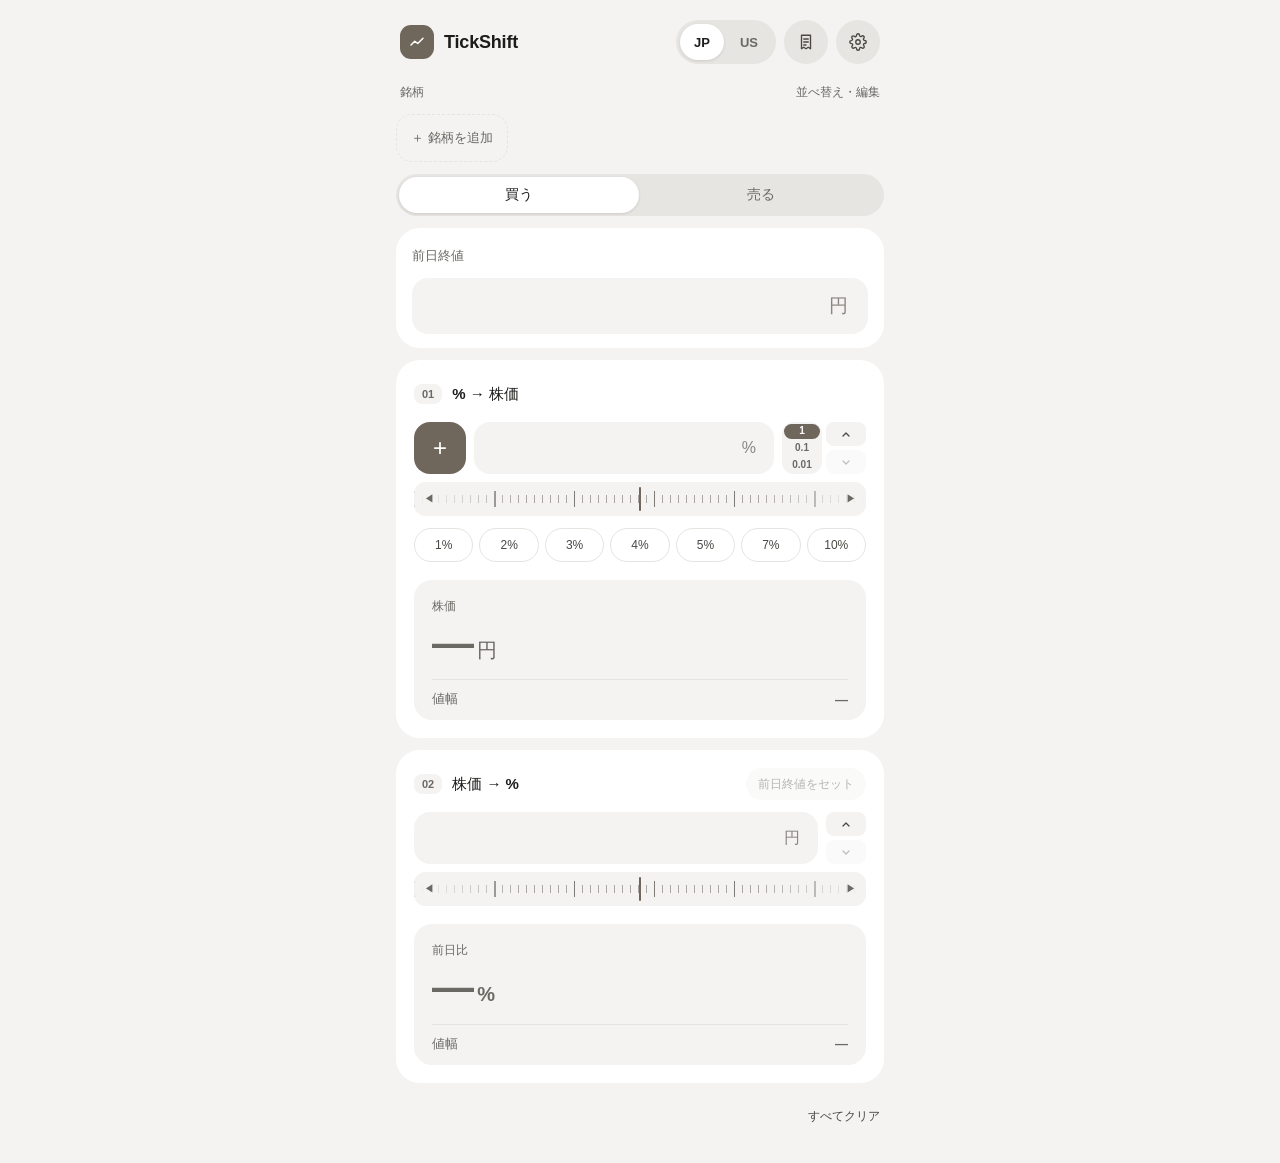
==== index.html @ a7971eba "Show the change from the previous close in sell 01" ====
<!doctype html>
<html lang="ja" data-market="jp" data-theme="light" data-layout="scroll">

<head>
  <meta charset="utf-8">
  <meta name="viewport" content="width=device-width, initial-scale=1">
  <meta name="color-scheme" content="light dark">
  <meta name="theme-color" content="#f4f3f1">
  <meta name="description" content="株価と前日比をすばやく計算。オフラインで使えるコンパクトな株価ツール。">
  <title>TickShift</title>
  <!-- ブラウザによっては manifest ではなくこのアイコンをホーム画面に使うので、高解像度の PNG を指定する -->
  <link rel="icon" type="image/png" sizes="512x512" href="icons/icon-512.png">
  <link rel="apple-touch-icon" sizes="512x512" href="icons/icon-512.png">
  <script>
    // 保存済みのテーマを描画前に当てて、ダーク利用時の白いちらつきを防ぐ。
    try {
      const saved = JSON.parse(localStorage.getItem("stock-change-calculator:settings"));
      if (saved && saved.theme === "dark") document.documentElement.dataset.theme = "dark";
      if (saved && saved.layout === "tabs") document.documentElement.dataset.layout = "tabs";
    } catch { }
  </script>
  <link rel="stylesheet" href="styles.css">
  <script src="calculator.js" defer></script>
  <script src="app.js" defer></script>
  <script src="pwa.js" defer></script>
</head>

<body>
  <div class="page-shell">
    <div id="main-view">
      <header class="site-header">
        <a class="brand" href="index.html" aria-label="TickShift ホーム">
          <span class="brand-mark" aria-hidden="true">
            <svg viewBox="0 0 24 24" fill="none" stroke="currentColor" stroke-width="2" stroke-linecap="round"
              stroke-linejoin="round">
              <path d="M4 16l5-5 4 3 7-7" />
            </svg>
          </span>
          <h1 class="brand-title">TickShift</h1>
        </a>
        <div class="header-tools">
          <div class="segmented market-switch" role="group" aria-label="市場を切り替え">
            <button type="button" data-market-select="jp" aria-pressed="true">JP</button>
            <button type="button" data-market-select="us" aria-pressed="false">US</button>
          </div>
          <button id="open-records" class="round-button" type="button" aria-label="実現損益">
            <svg viewBox="0 0 24 24" fill="none" stroke="currentColor" stroke-width="1.8" stroke-linecap="round"
              stroke-linejoin="round" aria-hidden="true">
              <path d="M6 3h12v18l-3-2-3 2-3-2-3 2z" />
              <path d="M9 8h6M9 12h6M9 16h3" />
            </svg>
          </button>
          <button id="open-settings" class="round-button" type="button" aria-label="設定">
            <svg viewBox="0 0 24 24" fill="none" stroke="currentColor" stroke-width="1.8" stroke-linecap="round"
              stroke-linejoin="round" aria-hidden="true">
              <path d="M12 15a3 3 0 1 0 0-6 3 3 0 0 0 0 6z" />
              <path
                d="M19.4 15a1.65 1.65 0 0 0 .33 1.82l.06.06a2 2 0 1 1-2.83 2.83l-.06-.06a1.65 1.65 0 0 0-1.82-.33 1.65 1.65 0 0 0-1 1.51V21a2 2 0 1 1-4 0v-.09a1.65 1.65 0 0 0-1-1.51 1.65 1.65 0 0 0-1.82.33l-.06.06a2 2 0 1 1-2.83-2.83l.06-.06a1.65 1.65 0 0 0 .33-1.82 1.65 1.65 0 0 0-1.51-1H3a2 2 0 1 1 0-4h.09a1.65 1.65 0 0 0 1.51-1 1.65 1.65 0 0 0-.33-1.82l-.06-.06a2 2 0 1 1 2.83-2.83l.06.06a1.65 1.65 0 0 0 1.82.33H9a1.65 1.65 0 0 0 1-1.51V3a2 2 0 1 1 4 0v.09a1.65 1.65 0 0 0 1 1.51 1.65 1.65 0 0 0 1.82-.33l.06-.06a2 2 0 1 1 2.83 2.83l-.06.06a1.65 1.65 0 0 0-.33 1.82V9a1.65 1.65 0 0 0 1.51 1H21a2 2 0 1 1 0 4h-.09a1.65 1.65 0 0 0-1.51 1z" />
            </svg>
          </button>
        </div>
      </header>

      <aside id="app-update" class="update-notice" aria-live="polite" hidden>
        <p>新しい版があります</p>
        <button id="update-app" class="primary-button" type="button">更新する</button>
      </aside>

      <aside id="install-notice" class="update-notice" hidden>
        <p>アプリとして追加できます</p>
        <button class="primary-button install-trigger" type="button">追加する</button>
      </aside>

      <section class="stock-bar" aria-labelledby="stock-bar-title">
        <div class="stock-head">
          <h2 id="stock-bar-title" class="stock-title">銘柄</h2>
          <button id="open-stocks" class="link-button" type="button">並べ替え・編集</button>
        </div>
        <div class="stock-strip">
          <div id="stock-chips" class="stock-chips" role="radiogroup" aria-labelledby="stock-bar-title"></div>
          <button id="stock-add" class="stock-add" type="button" aria-label="銘柄を追加"><span class="stock-add-icon"
              aria-hidden="true">+</span></button>
        </div>
        <p class="sr-only">銘柄を選ぶと、その銘柄で入れた値に切り替わります。もう一度押すと選択を外します。長押しで編集できます。</p>
      </section>

      <main aria-label="株価と前日比の計算">
        <div id="mode-tabs" class="segmented mode-tabs" role="group" aria-label="計算の種類">
          <button type="button" data-mode="buy" aria-pressed="true">買う</button>
          <button type="button" data-mode="sell" aria-pressed="false">売る</button>
        </div>

        <!-- 買う・売るは横に並んだレール。ふだんは片方だけ出し、スワイプ中だけ両方を並べて指についてこさせる -->
        <div id="mode-track" class="mode-track">
          <div id="buy-view" class="mode-view">
            <section class="card baseline-card" aria-labelledby="baseline-heading">
              <div class="card-heading">
                <h2 id="baseline-heading" class="field-title"><label for="baseline">前日終値</label></h2>
                <p id="baseline-help" class="sr-only">この金額を両方の計算に使います。</p>
                <div class="close-actions">
                  <span id="close-tag" class="close-tag" hidden></span>
                  <button id="close-refresh" class="close-refresh" type="button" aria-label="終値を取り直す" hidden><svg
                      viewBox="0 0 24 24" fill="none" stroke="currentColor" stroke-width="2.2" stroke-linecap="round"
                      stroke-linejoin="round" aria-hidden="true">
                      <path d="M20 12a8 8 0 1 1-2.34-5.66M20 4v5h-5" />
                    </svg></button>
                  <a id="kabutan-link" class="kabutan-link" target="_blank" rel="noopener" hidden>株探で取得</a>
                </div>
              </div>
              <div class="field field-lg">
                <button class="field-clear" type="button" data-clear="baseline" aria-label="前日終値をクリア" hidden><span
                    aria-hidden="true"><svg viewBox="0 0 24 24">
                      <path d="M6 6l12 12M18 6L6 18" />
                    </svg></span></button>
                <span class="input-unit" aria-hidden="true">円</span>
                <input id="baseline" type="text" inputmode="decimal" enterkeyhint="done" value="" autocomplete="off"
                  spellcheck="false" aria-describedby="baseline-help baseline-error" maxlength="24">
              </div>
              <p class="field-error" id="baseline-error" aria-live="polite"></p>
              <p class="close-note" id="close-note" aria-live="polite"></p>
            </section>

            <div id="buy-tabs" class="segmented calc-tabs" role="tablist" aria-label="買うときの計算">
              <button type="button" role="tab" id="tab-percent" data-tab="percent" aria-controls="percent-card"
                aria-selected="true">% → 株価</button>
              <button type="button" role="tab" id="tab-price" data-tab="price" aria-controls="price-card"
                aria-selected="false">株価 → %</button>
            </div>

            <section id="percent-card" class="card calc-card" data-panel="percent" aria-labelledby="percent-heading">
              <div class="card-heading">
                <span class="step">01</span>
                <h2 id="percent-heading">% → 株価</h2>
              </div>
              <label class="sr-only" for="rate">前日比（％）</label>
              <div class="entry-row">
                <button id="toggle-sign" class="sign-toggle" type="button" aria-label="現在プラス。マイナスに切り替え">+</button>
                <div class="field">
                  <button class="field-clear" type="button" data-clear="rate" aria-label="前日比の率をクリア" hidden><span
                      aria-hidden="true"><svg viewBox="0 0 24 24">
                        <path d="M6 6l12 12M18 6L6 18" />
                      </svg></span></button>
                  <input id="rate" type="text" inputmode="decimal" enterkeyhint="done" value="" autocomplete="off"
                    spellcheck="false" aria-describedby="rate-help rate-error" maxlength="24">
                  <span class="field-suffix" aria-hidden="true">%</span>
                </div>
                <div class="stepper-grid price-steppers tick-steppers" data-tick-for="rate">
                  <div class="tick-stack" role="radiogroup" aria-label="前日比の Tick">
                    <button type="button" role="radio" data-tick="0" aria-checked="true">1</button>
                    <button type="button" role="radio" data-tick="1" aria-checked="false">0.1</button>
                    <button type="button" role="radio" data-tick="2" aria-checked="false">0.01</button>
                  </div>
                  <div class="stepper-col" role="group" aria-label="前日比を調整">
                    <button id="rate-up" type="button" aria-label="1増やす"><svg viewBox="0 0 24 24" aria-hidden="true">
                        <path d="M6 15l6-6 6 6" />
                      </svg></button>
                    <button id="rate-down" type="button" aria-label="1減らす"><svg viewBox="0 0 24 24" aria-hidden="true">
                        <path d="M6 9l6 6 6-6" />
                      </svg></button>
                  </div>
                </div>
              </div>
              <div class="ruler" data-ruler="rate" aria-hidden="true">
                <div class="ruler-marks"></div><span class="ruler-arrow is-left">◀</span><span
                  class="ruler-arrow is-right">▶</span>
              </div>
              <p id="rate-help" class="sr-only">左のボタンで符号を切り替えます。右の上下ボタンで、選んだ Tick（1・0.1・0.01）ずつ数字を増減できます。</p>
              <div class="presets" role="group" aria-label="よく使う騰落率">
                <button type="button" data-rate="1" aria-pressed="false">1%</button>
                <button type="button" data-rate="2" aria-pressed="false">2%</button>
                <button type="button" data-rate="3" aria-pressed="false">3%</button>
                <button type="button" data-rate="4" aria-pressed="false">4%</button>
                <button type="button" data-rate="5" aria-pressed="false">5%</button>
                <button type="button" data-rate="7" aria-pressed="false">7%</button>
                <button type="button" data-rate="10" aria-pressed="false">10%</button>
              </div>
              <p class="field-error" id="rate-error" aria-live="polite"></p>

              <div id="percent-panel" class="result-panel is-flat" aria-live="polite" aria-atomic="true">
                <div class="result-label">株価<span id="rate-badge" class="sr-only">入力待ち</span></div>
                <output id="percent-result" class="main-result" for="baseline rate"><span
                    class="result-unit money-unit">円</span><span id="percent-result-value">—</span></output>
                <p id="rounded-price" class="rounded-price"></p>
                <div class="delta-row"><span>値幅</span><strong id="percent-delta">—</strong></div>
              </div>
              <p id="percent-formula" hidden></p>
            </section>

            <section id="price-card" class="card calc-card" data-panel="price" aria-labelledby="price-heading">
              <div class="card-heading">
                <span class="step">02</span>
                <h2 id="price-heading">株価 → %</h2>
                <button id="set-baseline-price" class="set-baseline" type="button" aria-label="02の株価に前日終値を入れる"
                  disabled>前日終値をセット</button>
              </div>
              <label class="sr-only" for="price">株価<span class="unit-name">（円）</span></label>
              <div class="entry-row">
                <div class="field">
                  <button class="field-clear" type="button" data-clear="price" aria-label="株価をクリア" hidden><span
                      aria-hidden="true"><svg viewBox="0 0 24 24">
                        <path d="M6 6l12 12M18 6L6 18" />
                      </svg></span></button>
                  <span class="input-unit" aria-hidden="true">円</span>
                  <input id="price" type="text" inputmode="decimal" enterkeyhint="done" value="" autocomplete="off"
                    spellcheck="false" aria-describedby="price-help price-error" maxlength="24">
                </div>
                <div class="stepper-grid price-steppers tick-steppers" data-tick-for="price">
                  <div class="tick-stack price-tick" role="radiogroup" aria-label="株価の Tick">
                    <button type="button" role="radio" data-tick="0" aria-checked="true">1</button>
                    <button type="button" role="radio" data-tick="1" aria-checked="false">0.1</button>
                    <button type="button" role="radio" data-tick="2" aria-checked="false">0.01</button>
                  </div>
                  <div class="stepper-col" role="group" aria-label="株価を調整">
                    <button id="price-up" type="button" aria-label="1増やす"><svg viewBox="0 0 24 24" aria-hidden="true">
                        <path d="M6 15l6-6 6 6" />
                      </svg></button>
                    <button id="price-down" type="button" aria-label="1減らす"><svg viewBox="0 0 24 24" aria-hidden="true">
                        <path d="M6 9l6 6 6-6" />
                      </svg></button>
                  </div>
                </div>
              </div>
              <div class="ruler" data-ruler="price" aria-hidden="true">
                <div class="ruler-marks"></div><span class="ruler-arrow is-left">◀</span><span
                  class="ruler-arrow is-right">▶</span>
              </div>
              <p id="price-help" class="sr-only">現在値や目標の株価を入力してください。右の上下ボタンで1円ずつ増減できます。</p>
              <p class="field-error" id="price-error" aria-live="polite"></p>

              <div id="price-panel" class="result-panel is-flat" aria-live="polite" aria-atomic="true">
                <div class="result-label">前日比<span id="price-badge" class="sr-only">入力待ち</span></div>
                <output id="price-result" class="main-result" for="baseline price"><span
                    id="price-result-value">—</span><span class="result-unit">%</span></output>
                <p id="rate-description" class="sr-only"></p>
                <div class="delta-row"><span>値幅</span><strong id="price-delta">—</strong></div>
              </div>
              <p id="price-formula" hidden></p>
            </section>
          </div>

          <div id="sell-view" class="mode-view" hidden>
            <section class="card hold-card hold-block" aria-labelledby="hold-title">
              <div class="field-heading">
                <span id="hold-title" class="field-label hold-title">保有</span>
                <div class="account-switch account-picker">
                  <button id="account-pick" class="account-pick" type="button" aria-expanded="false"
                    aria-controls="account-menu" aria-label="証券会社と口座（楽天・特定）"><span
                      class="account-pick-label">楽天・特定</span><svg viewBox="0 0 24 24" fill="none" stroke="currentColor"
                      stroke-width="2.4" stroke-linecap="round" stroke-linejoin="round" aria-hidden="true">
                      <path d="M6 9l6 6 6-6" />
                    </svg></button>
                  <div id="account-menu" class="account-menu" role="group" aria-label="証券会社と口座" hidden>
                    <div class="account-menu-group">
                      <div class="account-menu-name">楽天証券</div>
                      <div class="account-menu-chips">
                        <button type="button" data-account="tokutei" aria-pressed="true"
                          aria-label="楽天証券・特定">特定</button>
                        <button type="button" data-account="nisa" aria-pressed="false"
                          aria-label="楽天証券・NISA">NISA</button>
                      </div>
                    </div>
                    <div class="account-menu-group">
                      <div class="account-menu-name">moomoo証券</div>
                      <div class="account-menu-chips">
                        <button type="button" data-account="moomoo" aria-pressed="false"
                          aria-label="moomoo証券・特定">特定</button>
                      </div>
                    </div>
                  </div>
                </div>
              </div>
              <div class="hold-grid" role="group" aria-labelledby="hold-title">
                <div>
                  <label class="field-label" for="hold-buy">買値<span class="sr-only unit-name">（円）</span></label>
                  <div class="field field-sm">
                    <button class="field-clear" type="button" data-clear="hold-buy" aria-label="買値をクリア" hidden><span
                        aria-hidden="true"><svg viewBox="0 0 24 24">
                          <path d="M6 6l12 12M18 6L6 18" />
                        </svg></span></button>
                    <span class="input-unit" aria-hidden="true">円</span>
                    <input id="hold-buy" type="text" inputmode="decimal" enterkeyhint="done" value="" autocomplete="off"
                      spellcheck="false" aria-describedby="hold-error" maxlength="24">
                  </div>
                </div>
                <div>
                  <label class="field-label" for="hold-qty">株数</label>
                  <div class="field field-sm">
                    <button class="field-clear" type="button" data-clear="hold-qty" aria-label="株数をクリア" hidden><span
                        aria-hidden="true"><svg viewBox="0 0 24 24">
                          <path d="M6 6l12 12M18 6L6 18" />
                        </svg></span></button>
                    <input id="hold-qty" type="text" inputmode="decimal" enterkeyhint="done" value="" autocomplete="off"
                      spellcheck="false" aria-describedby="hold-error" maxlength="16">
                    <span class="field-suffix" aria-hidden="true">株</span>
                    <div class="qty-steps" role="group" aria-label="株数を調整"><button id="qty-up" type="button"
                        aria-label="100株増やす"><svg viewBox="0 0 24 24" aria-hidden="true">
                          <path d="M6 15l6-6 6 6" />
                        </svg></button><button id="qty-down" type="button" aria-label="100株減らす"><svg viewBox="0 0 24 24"
                          aria-hidden="true">
                          <path d="M6 9l6 6 6-6" />
                        </svg></button></div>
                  </div>
                </div>
              </div>
              <p id="hold-error" class="field-error" aria-live="polite"></p>
            </section>

            <p id="sell-empty" class="card sell-empty">買値を入れると、売ったときの損益と、目標の売値が出ます。</p>

            <div id="sell-body" class="mode-view">
              <div id="sell-tabs" class="segmented calc-tabs" role="tablist" aria-label="売るときの計算">
                <button type="button" role="tab" id="tab-sell" data-tab="sell" aria-controls="sell-card"
                  aria-selected="true">売値 → 損益</button>
                <button type="button" role="tab" id="tab-target" data-tab="target" aria-controls="target-card"
                  aria-selected="false">→ 売値</button>
                <button type="button" role="tab" id="tab-breakeven" data-tab="breakeven" aria-controls="breakeven-card"
                  aria-selected="false">損益分岐</button>
              </div>

              <section id="sell-card" class="card calc-card" data-panel="sell" aria-labelledby="sell-heading">
                <div class="card-heading">
                  <span class="step">01</span>
                  <h2 id="sell-heading">売値 → 損益</h2>
                  <button id="set-hold-buy" class="set-baseline" type="button" aria-label="01の売値に買値を入れる"
                    disabled>買値をセット</button>
                </div>
                <label class="sr-only" for="sell-price">売値<span class="unit-name">（円）</span></label>
                <div class="entry-row">
                  <div class="field">
                    <button class="field-clear" type="button" data-clear="sell-price" aria-label="売値をクリア" hidden><span
                        aria-hidden="true"><svg viewBox="0 0 24 24">
                          <path d="M6 6l12 12M18 6L6 18" />
                        </svg></span></button>
                    <span class="input-unit" aria-hidden="true">円</span>
                    <input id="sell-price" type="text" inputmode="decimal" enterkeyhint="done" value=""
                      autocomplete="off" spellcheck="false" aria-describedby="sell-price-error" maxlength="24">
                  </div>
                  <div class="stepper-grid price-steppers tick-steppers" data-tick-for="sell">
                    <div class="tick-stack price-tick" role="radiogroup" aria-label="売値の Tick">
                      <button type="button" role="radio" data-tick="0" aria-checked="true">1</button>
                      <button type="button" role="radio" data-tick="1" aria-checked="false">0.1</button>
                      <button type="button" role="radio" data-tick="2" aria-checked="false">0.01</button>
                    </div>
                    <div class="stepper-col" role="group" aria-label="売値を調整">
                      <button id="sell-up" type="button" aria-label="1増やす"><svg viewBox="0 0 24 24" aria-hidden="true">
                          <path d="M6 15l6-6 6 6" />
                        </svg></button>
                      <button id="sell-down" type="button" aria-label="1減らす"><svg viewBox="0 0 24 24"
                          aria-hidden="true">
                          <path d="M6 9l6 6 6-6" />
                        </svg></button>
                    </div>
                  </div>
                </div>
                <div class="ruler" data-ruler="sell" aria-hidden="true">
                  <div class="ruler-marks"></div><span class="ruler-arrow is-left">◀</span><span
                    class="ruler-arrow is-right">▶</span>
                </div>
                <p class="field-error" id="sell-price-error" aria-live="polite"></p>

                <div id="sell-panel" class="result-panel has-record is-flat" aria-live="polite" aria-atomic="true">
                  <button id="confirm-sell" class="confirm-sell" type="button" disabled><svg viewBox="0 0 24 24"
                      fill="none" stroke="currentColor" stroke-width="1.8" stroke-linecap="round"
                      stroke-linejoin="round" aria-hidden="true">
                      <path d="M6 3h12v18l-3-2-3 2-3-2-3 2z" />
                      <path d="M9 8h6M9 12h6M9 16h3" />
                    </svg>売却を記録</button>
                  <div id="sell-label" class="result-label">損益</div>
                  <output id="sell-result" class="main-result" for="hold-buy hold-qty sell-price"><span
                      id="sell-result-value">—</span></output>
                  <div class="delta-row rate-pair"><span>前日終値から（買値から）</span><strong><span id="sell-close-rate">—</span><span class="rate-pair-gap"></span><span class="rate-pair-sub">(<span id="sell-rate">—</span>)</span></strong></div>
                  <p id="sell-note" class="pnl-note"></p>
                </div>
              </section>

              <section id="target-card" class="card calc-card" data-panel="target" aria-labelledby="target-heading">
                <div class="card-heading">
                  <span class="step">02</span>
                  <h2 id="target-heading">前日終値 → 売値</h2>
                  <div class="segmented segmented-sm target-base" role="group" aria-label="何から計算するか">
                    <button type="button" data-target-base="close" aria-pressed="true">前日終値</button>
                    <button type="button" data-target-base="buy" aria-pressed="false">買値</button>
                  </div>
                </div>
                <label class="sr-only" for="target-rate">目標の騰落率（％）</label>
                <div class="entry-row">
                  <button id="target-sign" class="sign-toggle" type="button" aria-label="現在プラス。マイナスに切り替え">+</button>
                  <div class="field">
                    <button class="field-clear" type="button" data-clear="target-rate" aria-label="目標の率をクリア"
                      hidden><span aria-hidden="true"><svg viewBox="0 0 24 24">
                          <path d="M6 6l12 12M18 6L6 18" />
                        </svg></span></button>
                    <input id="target-rate" type="text" inputmode="decimal" enterkeyhint="done" value=""
                      autocomplete="off" spellcheck="false" aria-describedby="target-rate-error" maxlength="24">
                    <span class="field-suffix" aria-hidden="true">%</span>
                  </div>
                  <div class="stepper-grid price-steppers tick-steppers" data-tick-for="target">
                    <div class="tick-stack" role="radiogroup" aria-label="目標の率の Tick">
                      <button type="button" role="radio" data-tick="0" aria-checked="true">1</button>
                      <button type="button" role="radio" data-tick="1" aria-checked="false">0.1</button>
                      <button type="button" role="radio" data-tick="2" aria-checked="false">0.01</button>
                    </div>
                    <div class="stepper-col" role="group" aria-label="目標の率を調整">
                      <button id="target-up" type="button" aria-label="1増やす"><svg viewBox="0 0 24 24"
                          aria-hidden="true">
                          <path d="M6 15l6-6 6 6" />
                        </svg></button>
                      <button id="target-down" type="button" aria-label="1減らす"><svg viewBox="0 0 24 24"
                          aria-hidden="true">
                          <path d="M6 9l6 6 6-6" />
                        </svg></button>
                    </div>
                  </div>
                </div>
                <div class="ruler" data-ruler="target" aria-hidden="true">
                  <div class="ruler-marks"></div><span class="ruler-arrow is-left">◀</span><span
                    class="ruler-arrow is-right">▶</span>
                </div>
                <div class="presets" role="group" aria-label="よく使う率">
                  <button type="button" data-target-rate="1" aria-pressed="false">1%</button>
                  <button type="button" data-target-rate="2" aria-pressed="false">2%</button>
                  <button type="button" data-target-rate="3" aria-pressed="false">3%</button>
                  <button type="button" data-target-rate="4" aria-pressed="false">4%</button>
                  <button type="button" data-target-rate="5" aria-pressed="false">5%</button>
                  <button type="button" data-target-rate="7" aria-pressed="false">7%</button>
                  <button type="button" data-target-rate="10" aria-pressed="false">10%</button>
                </div>
                <p class="field-error" id="target-rate-error" aria-live="polite"></p>

                <div id="target-panel" class="result-panel has-record is-flat" aria-live="polite" aria-atomic="true">
                  <button id="confirm-target" class="confirm-sell" type="button" disabled><svg viewBox="0 0 24 24"
                      fill="none" stroke="currentColor" stroke-width="1.8" stroke-linecap="round"
                      stroke-linejoin="round" aria-hidden="true">
                      <path d="M6 3h12v18l-3-2-3 2-3-2-3 2z" />
                      <path d="M9 8h6M9 12h6M9 16h3" />
                    </svg>売却を記録</button>
                  <div class="result-label">売値</div>
                  <output id="target-result" class="main-result" for="target-rate"><span
                      class="result-unit money-unit">円</span><span id="target-result-value">—</span></output>
                  <p id="target-from" class="rounded-price"></p>
                  <div class="delta-row"><span id="target-gain-label">実現損益</span><strong id="target-gain">—</strong>
                  </div>
                  <p id="target-note" class="pnl-note"></p>
                </div>
              </section>

              <section id="breakeven-card" class="card calc-card breakeven-card" data-panel="breakeven"
                aria-labelledby="breakeven-heading" hidden>
                <div class="card-heading">
                  <span class="step">03</span>
                  <h2 id="breakeven-heading">損益分岐点</h2>
                  <span id="be-account" class="account-tag">特定口座</span>
                </div>
                <div class="be-buy-line">
                  <span class="be-buy-label">買付約定価格<span id="be-buy-sub"
                      class="be-buy-sub">「保有」欄に買値を入力すると計算します。</span></span>
                  <strong id="be-buy-display">—</strong>
                </div>
                <button id="cost-toggle" class="disclosure" type="button" aria-expanded="false"
                  aria-controls="cost-panel">
                  <svg class="chevron" viewBox="0 0 24 24" fill="none" stroke="currentColor" stroke-width="2"
                    stroke-linecap="round" stroke-linejoin="round" aria-hidden="true">
                    <path d="M9 6l6 6-6 6" />
                  </svg>
                  <span>取得単価を訂正する</span>
                </button>
                <div id="cost-panel" class="sub-panel" hidden>
                  <div class="field-heading">
                    <label class="field-label" for="cost-basis">取得単価（アプリ表示）<span class="sr-only">（ドル）</span></label>
                  </div>
                  <div class="field">
                    <button class="field-clear" type="button" data-clear="cost-basis" aria-label="取得単価をクリア" hidden><span
                        aria-hidden="true"><svg viewBox="0 0 24 24">
                          <path d="M6 6l12 12M18 6L6 18" />
                        </svg></span></button>
                    <span class="input-unit" aria-hidden="true">$</span>
                    <input id="cost-basis" type="text" inputmode="decimal" enterkeyhint="done" value=""
                      autocomplete="off" spellcheck="false" aria-describedby="breakeven-help breakeven-error"
                      maxlength="24">
                  </div>
                  <p class="sub-note">入れると、約定価格との差を買付手数料として計算します。</p>
                </div>
                <p id="breakeven-help" class="sr-only">
                  保有の買値を買付約定価格として、選んだ口座で利益が出始める株価を1株あたりで表示します。取得単価を入れた場合は、その金額から買付手数料を逆算します。</p>
                <p id="breakeven-error" class="field-error" aria-live="polite"></p>

                <div class="profit-tile" aria-live="polite">
                  <div id="be-tile-label" class="profit-tile-label">利益が出始める株価</div>
                  <div class="profit-tile-value"><span id="be-profit">—</span><span class="profit-tile-suffix">以上</span>
                  </div>
                </div>
                <div class="breakdown-wrap">
                  <table class="breakdown-table">
                    <tbody>
                      <tr>
                        <th scope="row">手数料</th>
                        <td id="be-fee-total">—</td>
                      </tr>
                      <tr class="is-detail">
                        <th scope="row">買付手数料</th>
                        <td id="be-fee-buy">—</td>
                      </tr>
                      <tr class="is-detail">
                        <th scope="row">売却手数料</th>
                        <td id="be-fee-sell">—</td>
                      </tr>
                      <tr id="be-fee-sec-row" class="is-detail">
                        <th scope="row"><span class="detail-main">その他手数料</span><span class="detail-note">SEC Fee等</span>
                        </th>
                        <td id="be-fee-sec">—</td>
                      </tr>
                      <tr>
                        <th scope="row">実質取得費用</th>
                        <td id="be-cost">—</td>
                      </tr>
                      <tr>
                        <th scope="row">損益分岐点</th>
                        <td id="be-even">—</td>
                      </tr>
                    </tbody>
                  </table>
                </div>
                <p id="breakeven-note" class="breakeven-note">
                  楽天証券・米国株。1株あたり・外貨決済の概算。特定口座の手数料は税込0.495%（買付は切り捨て、売却は四捨五入）、上限は税込22ドル。SEC Feeは売却代金×0.0000206ドル、最低0.01ドル。
                </p>
              </section>
            </div>
          </div>
        </div>

        <noscript>
          <p class="noscript-message">計算するには、ブラウザのJavaScriptを有効にしてください。</p>
        </noscript>
      </main>

      <footer class="site-footer">
        <p id="storage-status" aria-live="polite"></p>
        <button id="reset" class="text-button" type="button">すべてクリア</button>
      </footer>
    </div>

    <div id="settings-view" hidden>
      <header class="settings-header">
        <button id="close-settings" class="round-button" type="button" aria-label="戻る">
          <svg viewBox="0 0 24 24" fill="none" stroke="currentColor" stroke-width="2" stroke-linecap="round"
            stroke-linejoin="round" aria-hidden="true">
            <path d="M15 6l-6 6 6 6" />
          </svg>
        </button>
        <h1 id="settings-title" tabindex="-1">設定</h1>
      </header>

      <section class="card" aria-labelledby="theme-heading">
        <h2 id="theme-heading" class="settings-title">テーマ</h2>
        <p class="settings-desc">画面の色を選ぶ</p>
        <div class="option-grid" role="radiogroup" aria-labelledby="theme-heading">
          <button type="button" class="option-tile" role="radio" data-setting="theme" data-value="light"
            aria-checked="true">
            <span class="mini mini-light" aria-hidden="true"><span></span><span></span><span
                class="mini-accent"></span></span>
            <span class="option-foot"><span class="option-name">ライト</span><span class="option-check"
                aria-hidden="true"><svg viewBox="0 0 24 24">
                  <path d="M5 12l5 5 9-10" />
                </svg></span></span>
          </button>
          <button type="button" class="option-tile" role="radio" data-setting="theme" data-value="dark"
            aria-checked="false">
            <span class="mini mini-dark" aria-hidden="true"><span></span><span></span><span
                class="mini-accent"></span></span>
            <span class="option-foot"><span class="option-name">ダーク</span><span class="option-check"
                aria-hidden="true"><svg viewBox="0 0 24 24">
                  <path d="M5 12l5 5 9-10" />
                </svg></span></span>
          </button>
        </div>
      </section>

      <section class="card" aria-labelledby="layout-heading">
        <h2 id="layout-heading" class="settings-title">画面の作り</h2>
        <p class="settings-desc">セクションの並べ方を選ぶ</p>
        <div class="option-grid" role="radiogroup" aria-labelledby="layout-heading">
          <button type="button" class="option-tile" role="radio" data-setting="layout" data-value="scroll"
            aria-checked="true">
            <span class="mini mini-scroll"
              aria-hidden="true"><span></span><span></span><span></span><span></span></span>
            <span class="option-foot"><span><span class="option-name">スクロール</span><span
                  class="option-desc">全部を縦に並べる</span></span><span class="option-check" aria-hidden="true"><svg
                  viewBox="0 0 24 24">
                  <path d="M5 12l5 5 9-10" />
                </svg></span></span>
          </button>
          <button type="button" class="option-tile" role="radio" data-setting="layout" data-value="tabs"
            aria-checked="false">
            <span class="mini mini-tabs" aria-hidden="true"><span
                class="mini-tabbar"><span></span><span></span><span></span></span><span class="mini-body"></span></span>
            <span class="option-foot"><span><span class="option-name">タブ</span><span
                  class="option-desc">1つずつ切り替える</span></span><span class="option-check" aria-hidden="true"><svg
                  viewBox="0 0 24 24">
                  <path d="M5 12l5 5 9-10" />
                </svg></span></span>
          </button>
        </div>
      </section>

      <section class="card" aria-labelledby="account-heading">
        <h2 id="account-heading" class="settings-title">米国株の証券会社・口座</h2>
        <div class="settings-row">
          <div>
            <div class="settings-row-desc">新しく登録する銘柄の初期値</div>
          </div>
          <div class="account-picker">
            <button id="settings-account-pick" class="account-pick" type="button" aria-expanded="false"
              aria-controls="settings-account-menu" aria-label="新しく登録する銘柄の初期値（楽天・特定）"><span
                class="account-pick-label">楽天・特定</span><svg viewBox="0 0 24 24" fill="none" stroke="currentColor"
                stroke-width="2.4" stroke-linecap="round" stroke-linejoin="round" aria-hidden="true">
                <path d="M6 9l6 6 6-6" />
              </svg></button>
            <div id="settings-account-menu" class="account-menu" role="group" aria-label="新しく登録する銘柄の初期値" hidden>
              <div class="account-menu-group">
                <div class="account-menu-name">楽天証券</div>
                <div class="account-menu-chips">
                  <button type="button" data-setting="account" data-value="tokutei" aria-pressed="true"
                    aria-label="楽天証券・特定">特定</button>
                  <button type="button" data-setting="account" data-value="nisa" aria-pressed="false"
                    aria-label="楽天証券・NISA">NISA</button>
                </div>
              </div>
              <div class="account-menu-group">
                <div class="account-menu-name">moomoo証券</div>
                <div class="account-menu-chips">
                  <button type="button" data-setting="account" data-value="moomoo" aria-pressed="false"
                    aria-label="moomoo証券・特定">特定</button>
                </div>
              </div>
            </div>
          </div>
        </div>
      </section>

      <section class="card" aria-labelledby="backup-heading">
        <div class="backup-title-row">
          <h2 id="backup-heading" class="settings-title">バックアップ</h2>
          <div class="backup-parts" role="group" aria-label="書き出すもの">
            <button type="button" class="part-chip" data-export-part="stocks" aria-pressed="true"><span
                class="part-check" aria-hidden="true"><svg viewBox="0 0 24 24">
                  <path d="M5 12l5 5 9-10" />
                </svg></span>銘柄</button>
            <button type="button" class="part-chip" data-export-part="settings" aria-pressed="true"><span
                class="part-check" aria-hidden="true"><svg viewBox="0 0 24 24">
                  <path d="M5 12l5 5 9-10" />
                </svg></span>設定</button>
            <button type="button" class="part-chip" data-export-part="records" aria-pressed="true"><span
                class="part-check" aria-hidden="true"><svg viewBox="0 0 24 24">
                  <path d="M5 12l5 5 9-10" />
                </svg></span>実現損益</button>
          </div>
        </div>
        <div class="backup-group">
          <div class="backup-label">書き出し</div>
          <div class="backup-buttons">
            <button id="backup-save" type="button" class="backup-button"><svg viewBox="0 0 24 24" fill="none"
                stroke="currentColor" stroke-width="2" stroke-linecap="round" stroke-linejoin="round"
                aria-hidden="true">
                <path d="M12 4v11M7 10l5 5 5-5M5 20h14" />
              </svg>ファイルに保存</button>
            <button id="backup-copy" type="button" class="backup-button"><svg viewBox="0 0 24 24" fill="none"
                stroke="currentColor" stroke-width="2" stroke-linecap="round" stroke-linejoin="round"
                aria-hidden="true">
                <rect x="8" y="8" width="12" height="12" rx="3" />
                <path d="M16 8V6a2 2 0 0 0-2-2H6a2 2 0 0 0-2 2v8a2 2 0 0 0 2 2h2" />
              </svg>コピー</button>
          </div>
        </div>
        <div class="backup-group">
          <div class="backup-label">読み込み</div>
          <div class="backup-buttons">
            <button id="backup-pick" type="button" class="backup-button"><svg viewBox="0 0 24 24" fill="none"
                stroke="currentColor" stroke-width="2" stroke-linecap="round" stroke-linejoin="round"
                aria-hidden="true">
                <path d="M4 7a2 2 0 0 1 2-2h4l2 2h6a2 2 0 0 1 2 2v8a2 2 0 0 1-2 2H6a2 2 0 0 1-2-2z" />
              </svg>ファイルを選ぶ</button>
            <button id="backup-paste" type="button" class="backup-button"><svg viewBox="0 0 24 24" fill="none"
                stroke="currentColor" stroke-width="2" stroke-linecap="round" stroke-linejoin="round"
                aria-hidden="true">
                <rect x="6" y="5" width="12" height="16" rx="2" />
                <path d="M9 5V4a1 1 0 0 1 1-1h4a1 1 0 0 1 1 1v1M9 11h6M9 15h4" />
              </svg>貼り付け</button>
          </div>
          <input id="backup-file" type="file" accept=".json,application/json,text/plain" hidden>
        </div>
      </section>

      <section class="card" aria-labelledby="records-setting-heading">
        <h2 id="records-setting-heading" class="settings-title">実現損益</h2>
        <div class="settings-row">
          <div>
            <div class="settings-row-title">全部売ったとき</div>
            <div class="settings-row-desc">売却と同時に銘柄一覧から消すかどうか</div>
          </div>
          <div class="segmented segmented-sm" role="group" aria-label="全部売ったとき">
            <button type="button" data-setting="afterSell" data-value="keep" aria-pressed="true">残す</button>
            <button type="button" data-setting="afterSell" data-value="remove" aria-pressed="false">消す</button>
          </div>
        </div>
      </section>

      <section class="card" aria-labelledby="fine-heading">
        <h2 id="fine-heading" class="settings-title">数値の調整</h2>
        <p class="settings-desc">上下ボタンの刻みの変え方を選ぶ</p>
        <div class="option-grid option-grid-3" role="radiogroup" aria-labelledby="fine-heading">
          <button type="button" class="option-tile" role="radio" data-setting="fine" data-value="tick"
            aria-checked="false">
            <span class="mini mini-fine" aria-hidden="true"><span class="mf-row"><span class="mf-field"></span><span
                  class="mf-tick"><i></i><i></i><i></i></span><span
                  class="mf-arrows"><i></i><i></i></span></span></span>
            <span class="option-foot"><span><span class="option-name">Tick</span><span
                  class="option-desc">刻みを選ぶ</span></span><span class="option-check" aria-hidden="true"><svg
                  viewBox="0 0 24 24">
                  <path d="M5 12l5 5 9-10" />
                </svg></span></span>
          </button>
          <button type="button" class="option-tile" role="radio" data-setting="fine" data-value="ruler"
            aria-checked="false">
            <span class="mini mini-fine" aria-hidden="true"><span class="mf-row"><span class="mf-field"></span><span
                  class="mf-arrows"><i></i><i></i></span></span><span class="mf-ruler"></span></span>
            <span class="option-foot"><span><span class="option-name">ルーラー</span><span
                  class="option-desc">左右に動かす</span></span><span class="option-check" aria-hidden="true"><svg
                  viewBox="0 0 24 24">
                  <path d="M5 12l5 5 9-10" />
                </svg></span></span>
          </button>
          <button type="button" class="option-tile" role="radio" data-setting="fine" data-value="both"
            aria-checked="true">
            <span class="mini mini-fine" aria-hidden="true"><span class="mf-row"><span class="mf-field"></span><span
                  class="mf-tick"><i></i><i></i><i></i></span><span class="mf-arrows"><i></i><i></i></span></span><span
                class="mf-ruler"></span></span>
            <span class="option-foot"><span><span class="option-name">両方</span><span
                  class="option-desc">両方を使う</span></span><span class="option-check" aria-hidden="true"><svg
                  viewBox="0 0 24 24">
                  <path d="M5 12l5 5 9-10" />
                </svg></span></span>
          </button>
        </div>
      </section>

      <section class="card" aria-labelledby="keypad-heading">
        <h2 id="keypad-heading" class="settings-title">テンキー</h2>
        <div class="settings-row">
          <div>
            <div class="settings-row-title">数字の入力</div>
            <div class="settings-row-desc">「.」が出ないときに切り替える</div>
          </div>
          <div class="segmented segmented-sm" role="group" aria-label="数字の入力">
            <button type="button" data-setting="keypad" data-value="standard" aria-pressed="true">デフォルト</button>
            <button type="button" data-setting="keypad" data-value="simeji" aria-pressed="false">Simeji</button>
          </div>
        </div>
      </section>

      <section class="card" aria-labelledby="quotes-heading">
        <h2 id="quotes-heading" class="settings-title">終値の自動取得</h2>
        <div class="settings-row">
          <div>
            <div class="settings-row-title">米国株</div>
            <div id="quotes-us-desc" class="settings-row-desc">未設定（設定用リンクを開くと使える）</div>
          </div>
          <button id="quotes-us-clear" class="link-button" type="button" hidden>解除</button>
        </div>
        <div class="settings-row">
          <div>
            <div class="settings-row-title">日本株</div>
            <div class="settings-row-desc">「株探で取得」→ Firefox で開くと自動でコピー → 戻る</div>
          </div>
        </div>
      </section>

      <section class="card settings-list">
        <button id="install-app" class="settings-link install-trigger" type="button" hidden>
          <span>アプリとして追加</span>
          <svg viewBox="0 0 24 24" fill="none" stroke="currentColor" stroke-width="2" stroke-linecap="round"
            stroke-linejoin="round" aria-hidden="true">
            <path d="M9 6l6 6-6 6" />
          </svg>
        </button>
        <button id="settings-reset" class="settings-link is-danger" type="button">
          <span>入力をすべてクリア</span>
          <svg viewBox="0 0 24 24" fill="none" stroke="currentColor" stroke-width="2" stroke-linecap="round"
            stroke-linejoin="round" aria-hidden="true">
            <path d="M9 6l6 6-6 6" />
          </svg>
        </button>
        <div class="settings-link is-static">
          <span>バージョン</span>
          <span class="settings-value">4.1.0</span>
        </div>
      </section>

      <p class="settings-foot">設定と入力はこのブラウザに保存</p>
    </div>

    <div id="stocks-view" hidden>
      <header class="settings-header">
        <button id="close-stocks" class="round-button" type="button" aria-label="戻る">
          <svg viewBox="0 0 24 24" fill="none" stroke="currentColor" stroke-width="2" stroke-linecap="round"
            stroke-linejoin="round" aria-hidden="true">
            <path d="M15 6l-6 6 6 6" />
          </svg>
        </button>
        <h1 id="stocks-title" tabindex="-1">銘柄の編集</h1>
        <button id="stock-select" class="select-toggle" type="button" aria-pressed="false">選択</button>
      </header>
      <p id="stock-hint" class="settings-foot stock-hint">「≡」を長押しして上下に動かすと並べ替え。行をタップすると編集できます。</p>
      <section class="card stock-list-card">
        <ul id="stock-list" class="stock-list" aria-label="銘柄の一覧"></ul>
        <p id="stock-empty" class="stock-empty">この市場の銘柄はまだありません。</p>
      </section>
      <button id="stock-list-add" class="dashed-button" type="button">＋ 銘柄を追加</button>
      <!-- 選んでいるあいだだけ下に出る -->
      <div id="select-bar" class="select-bar" hidden>
        <button id="select-all" class="select-all" type="button" aria-pressed="false"><span class="select-mark"
            aria-hidden="true"><svg viewBox="0 0 24 24">
              <path d="M5 12l5 5 9-10" />
            </svg></span>すべて選択</button>
        <button id="delete-selected" class="delete-selected" type="button" disabled>削除</button>
      </div>
    </div>

    <div id="records-view" hidden>
      <header class="settings-header">
        <button id="close-records" class="round-button" type="button" aria-label="戻る"><svg viewBox="0 0 24 24"
            fill="none" stroke="currentColor" stroke-width="2" stroke-linecap="round" stroke-linejoin="round"
            aria-hidden="true">
            <path d="M15 6l-6 6 6 6" />
          </svg></button>
        <h1 id="records-title" tabindex="-1">実現損益</h1>
      </header>
      <section class="card records-summary" aria-labelledby="records-month">
        <h2 id="records-month" class="settings-title">今月の実現損益</h2>
        <div id="records-totals" class="records-totals"></div>
      </section>
      <div id="records-list" class="records-list"></div>
    </div>
  </div>

  <div id="toast" class="toast" role="status" aria-live="polite" hidden>
    <span id="toast-text"></span>
    <button id="toast-undo" class="toast-undo" type="button">元に戻す</button>
  </div>

  <div id="stock-sheet" class="sheet" hidden>
    <div class="sheet-backdrop" data-sheet-close></div>
    <div class="sheet-panel" role="dialog" aria-modal="true" aria-labelledby="stock-sheet-title">
      <div class="sheet-grabber" aria-hidden="true"></div>
      <div class="sheet-head">
        <h2 id="stock-sheet-title" tabindex="-1">銘柄を追加</h2>
        <button class="link-button" type="button" data-sheet-close>キャンセル</button>
      </div>
      <div>
        <span id="stock-market-label" class="field-label">市場</span>
        <div class="segmented sheet-segmented" role="group" aria-labelledby="stock-market-label">
          <button type="button" data-stock-market="jp" aria-pressed="true">日本株</button>
          <button type="button" data-stock-market="us" aria-pressed="false">米国株</button>
        </div>
      </div>
      <div class="sheet-grid">
        <div>
          <div class="sheet-code-head">
            <label id="stock-code-label" class="field-label" for="stock-code">証券コード</label>
            <button id="stock-code-mode" class="code-mode" type="button" hidden>ABC</button>
          </div>
          <input id="stock-code" class="sheet-input" type="text" autocomplete="off" autocapitalize="characters"
            spellcheck="false" maxlength="12" enterkeyhint="next">
        </div>
        <div>
          <label class="field-label" for="stock-name">表示名</label>
          <input id="stock-name" class="sheet-input" type="text" autocomplete="off" maxlength="60" enterkeyhint="done"
            placeholder="空欄時は自動取得されます">
        </div>
      </div>
      <p id="stock-error" class="field-error" aria-live="polite"></p>
      <p class="sub-note">前日終値・前日比・株価などは、計算画面で入れた値がこの銘柄に自動で保存されます。</p>
      <button id="stock-save" class="primary-button sheet-primary" type="button">保存する</button>
      <button id="stock-duplicate" class="sheet-duplicate" type="button" hidden><svg viewBox="0 0 24 24" fill="none"
          stroke="currentColor" stroke-width="2" stroke-linecap="round" stroke-linejoin="round" aria-hidden="true">
          <rect x="8" y="8" width="12" height="12" rx="3" />
          <path d="M16 8V6a2 2 0 0 0-2-2H6a2 2 0 0 0-2 2v8a2 2 0 0 0 2 2h2" />
        </svg>複製する</button>
      <button id="stock-delete" class="link-button sheet-delete" type="button" hidden>この銘柄を削除</button>
    </div>
  </div>
  <div id="paste-sheet" class="sheet" hidden>
    <div class="sheet-backdrop" data-backup-close></div>
    <div class="sheet-panel" role="dialog" aria-modal="true" aria-labelledby="paste-title">
      <div class="sheet-grabber" aria-hidden="true"></div>
      <div class="sheet-head">
        <h2 id="paste-title" tabindex="-1">貼り付けて読み込む</h2>
        <button class="link-button" type="button" data-backup-close>キャンセル</button>
      </div>
      <label class="sr-only" for="paste-area">書き出しでコピーした文字</label>
      <textarea id="paste-area" class="paste-area" placeholder="書き出しでコピーした文字をここに貼る" spellcheck="false"
        autocomplete="off"></textarea>
      <p id="paste-error" class="field-error" aria-live="polite"></p>
      <button id="paste-next" class="primary-button sheet-primary" type="button">次へ</button>
    </div>
  </div>

  <div id="import-sheet" class="sheet" hidden>
    <div class="sheet-backdrop" data-backup-close></div>
    <div class="sheet-panel" role="dialog" aria-modal="true" aria-labelledby="import-title">
      <div class="sheet-grabber" aria-hidden="true"></div>
      <div class="sheet-head">
        <h2 id="import-title" tabindex="-1">読み込む内容</h2>
        <button class="link-button" type="button" data-backup-close>キャンセル</button>
      </div>
      <div>
        <div class="backup-label">読み込むもの</div>
        <div class="import-parts" role="group" aria-label="読み込むもの">
          <button type="button" class="import-part" data-import-part="stocks" aria-pressed="true"><span
              class="part-check" aria-hidden="true"><svg viewBox="0 0 24 24">
                <path d="M5 12l5 5 9-10" />
              </svg></span><span><b>銘柄</b><small id="import-stock-count">日本株 0件・米国株 0件</small></span></button>
          <button type="button" class="import-part" data-import-part="settings" aria-pressed="true"><span
              class="part-check" aria-hidden="true"><svg viewBox="0 0 24 24">
                <path d="M5 12l5 5 9-10" />
              </svg></span><span><b>設定</b><small id="import-settings-note">現在の設定と置き換えます</small></span></button>
          <button type="button" class="import-part" data-import-part="records" aria-pressed="true"><span
              class="part-check" aria-hidden="true"><svg viewBox="0 0 24 24">
                <path d="M5 12l5 5 9-10" />
              </svg></span><span><b>実現損益</b><small id="import-records-count">0件</small></span></button>
        </div>
        <p class="import-date">書き出した日 <b id="import-date">—</b></p>
      </div>
      <div id="import-mode-block">
        <div class="backup-label">銘柄の読み込み方</div>
        <div class="import-modes" role="radiogroup" aria-label="銘柄の読み込み方">
          <button type="button" class="import-mode" role="radio" data-import-mode="add"
            aria-checked="true"><span><b>追加する</b><small>今の銘柄を消さずに、読み込んだものを追加する</small>
              <small class="import-mode-note">※同じ銘柄（コード・表示名が同じ）はスキップ</small>
            </span><span class="option-check" aria-hidden="true"><svg viewBox="0 0 24 24">
                <path d="M5 12l5 5 9-10" />
              </svg></span></button>
          <button type="button" class="import-mode" role="radio" data-import-mode="replace"
            aria-checked="false"><span><b>置き換える</b><small>今の銘柄を消して、読み込んだものに置き換える</small></span><span
              class="option-check" aria-hidden="true"><svg viewBox="0 0 24 24">
                <path d="M5 12l5 5 9-10" />
              </svg></span></button>
        </div>
      </div>
      <button id="import-go" class="primary-button sheet-primary" type="button">読み込む</button>
    </div>
  </div>
  <div id="sell-sheet" class="sheet" hidden>
    <div class="sheet-backdrop" data-backup-close></div>
    <div class="sheet-panel" role="dialog" aria-modal="true" aria-labelledby="sell-title">
      <div class="sheet-grabber" aria-hidden="true"></div>
      <div class="sheet-head">
        <h2 id="sell-title" tabindex="-1">売却を記録</h2>
        <button class="link-button" type="button" data-backup-close>キャンセル</button>
      </div>
      <div class="sell-target">
        <span id="sell-sheet-code" class="stock-row-code"></span><b id="sell-sheet-name"></b>
        <span id="sell-sheet-market" class="sell-target-market"></span>
      </div>
      <div class="sell-grid">
        <div>
          <span id="sold-date-label" class="field-label">売った日</span>
          <div class="date-field">
            <button id="sold-date-button" class="sheet-input date-button" type="button"
              aria-describedby="sold-date-label"><span id="sold-date-text"></span><svg viewBox="0 0 24 24" fill="none"
                stroke="currentColor" stroke-width="2" stroke-linecap="round" stroke-linejoin="round"
                aria-hidden="true">
                <rect x="4" y="5" width="16" height="15" rx="3" />
                <path d="M8 3v4M16 3v4M4 10h16" />
              </svg></button>
            <input id="sold-date" class="date-native" type="date" tabindex="-1" aria-hidden="true">
          </div>
        </div>
        <div>
          <label class="field-label" for="sold-qty">株数</label>
          <div class="field field-sm sold-qty-field">
            <input id="sold-qty" type="text" inputmode="decimal" autocomplete="off" maxlength="16">
            <span class="field-suffix" aria-hidden="true">株</span>
            <div class="qty-steps" role="group" aria-label="売る株数を調整"><button id="sold-qty-up" type="button"
                aria-label="増やす"><svg viewBox="0 0 24 24" aria-hidden="true">
                  <path d="M6 15l6-6 6 6" />
                </svg></button><button id="sold-qty-down" type="button" aria-label="減らす"><svg viewBox="0 0 24 24"
                  aria-hidden="true">
                  <path d="M6 9l6 6 6-6" />
                </svg></button></div>
          </div>
        </div>
      </div>
      <div>
        <label class="field-label" for="sold-price">売値</label>
        <div class="entry-row">
          <div class="field">
            <span class="input-unit" aria-hidden="true">円</span>
            <input id="sold-price" type="text" inputmode="decimal" autocomplete="off" maxlength="24">
          </div>
          <div class="stepper-grid price-steppers tick-steppers" data-tick-for="sold">
            <div class="tick-stack price-tick" role="radiogroup" aria-label="売値の Tick">
              <button type="button" role="radio" data-tick="0" aria-checked="true">1</button>
              <button type="button" role="radio" data-tick="1" aria-checked="false">0.1</button>
              <button type="button" role="radio" data-tick="2" aria-checked="false">0.01</button>
            </div>
            <div class="stepper-col" role="group" aria-label="売値を調整">
              <button id="sold-up" type="button" aria-label="1増やす"><svg viewBox="0 0 24 24" aria-hidden="true">
                  <path d="M6 15l6-6 6 6" />
                </svg></button>
              <button id="sold-down" type="button" aria-label="1減らす"><svg viewBox="0 0 24 24" aria-hidden="true">
                  <path d="M6 9l6 6 6-6" />
                </svg></button>
            </div>
          </div>
        </div>
      </div>
      <div id="sold-panel" class="result-panel is-flat" aria-live="polite">
        <div id="sold-label" class="result-label">実現損益</div>
        <output class="main-result"><span id="sold-gain">—</span></output>
        <div class="delta-row"><span>買値から</span><strong id="sold-rate">—</strong></div>
        <p id="sold-note" class="pnl-note"></p>
      </div>
      <div>
        <label class="field-label" for="sold-memo">メモ（任意）</label>
        <input id="sold-memo" class="sheet-input sheet-input-sm" type="text" autocomplete="off" maxlength="100">
      </div>
      <p id="sold-error" class="field-error" aria-live="polite"></p>
      <button id="sold-go" class="primary-button sheet-primary" type="button">記録する</button>
    </div>
  </div>

  <div id="record-sheet" class="sheet" hidden>
    <div class="sheet-backdrop" data-backup-close></div>
    <div class="sheet-panel" role="dialog" aria-modal="true" aria-labelledby="record-title">
      <div class="sheet-grabber" aria-hidden="true"></div>
      <div class="sheet-head">
        <h2 id="record-title" tabindex="-1">記録</h2>
        <button class="link-button" type="button" data-backup-close>キャンセル</button>
      </div>
      <div class="sell-target"><span id="record-code" class="stock-row-code"></span><b id="record-name"></b></div>
      <div id="record-detail" class="record-detail"></div>
      <div class="sell-grid">
        <div>
          <span id="record-date-label" class="field-label">売った日</span>
          <div class="date-field">
            <button id="record-date-button" class="sheet-input date-button" type="button"
              aria-describedby="record-date-label"><span id="record-date-text"></span><svg viewBox="0 0 24 24"
                fill="none" stroke="currentColor" stroke-width="2" stroke-linecap="round" stroke-linejoin="round"
                aria-hidden="true">
                <rect x="4" y="5" width="16" height="15" rx="3" />
                <path d="M8 3v4M16 3v4M4 10h16" />
              </svg></button>
            <input id="record-date" class="date-native" type="date" tabindex="-1" aria-hidden="true">
          </div>
        </div>
        <div>
          <label class="field-label" for="record-memo">メモ</label>
          <input id="record-memo" class="sheet-input sheet-input-sm" type="text" autocomplete="off" maxlength="100">
        </div>
      </div>
      <p id="record-error" class="field-error" aria-live="polite"></p>
      <button id="record-save" class="primary-button sheet-primary" type="button">保存する</button>
      <button id="record-delete" class="link-button sheet-delete" type="button">この記録を削除</button>
    </div>
  </div>
</body>

</html>
---- styles.css ----
/* ---- テーマ: Stone（ライト / ダーク） ---- */
:root {
  --bg: #f4f3f1;
  --card: #ffffff;
  --field: #f4f3f1;
  --text: #1c1c1a;
  --sub: #4a4844;
  --muted: #6b6964;
  --unit: #8a8782;
  --clear-bg: #e6e3de;
  --clear-fg: #ffffff;
  --line: #eceae6;
  --track: #e7e5e1;
  --pill-line: #e6e4e0;
  --accent: #6f665c;
  --on-accent: #ffffff;
  --tile: #e6e0d8;
  --on-tile: #1c1c1a;
  --tile-sub: #6b6964;
  --seg-on: #ffffff;
  --seg-on-text: #1c1c1a;
  --seg-shadow: 0 1px 3px rgba(28, 28, 26, 0.12);
  --band: #faf9f7;
  --note: #b3b0aa;
  --up-bg: #f9efec;
  --up-sub: #7a5f58;
  --up: #b4382e;
  --up-line: #eeddd8;
  --down-bg: #ecf1f7;
  --down-sub: #4f5d70;
  --down: #2f5e9e;
  --down-line: #dce4ee;
  --flat-bg: #f4f3f1;
  --flat-line: #e6e4e0;
  --danger: #b4382e;
  --ok-bg: #edf1ea;
  --ok: #4d6b45;
  --menu-shadow: 0 10px 30px rgba(28, 28, 26, 0.18), 0 1px 3px rgba(28, 28, 26, 0.1);
  --focus: rgba(111, 102, 92, 0.35);
  color-scheme: light;
  font-family:
    "Inter", -apple-system, BlinkMacSystemFont, "Segoe UI", Roboto, "Noto Sans JP",
    "Hiragino Kaku Gothic ProN", "Hiragino Sans", "Yu Gothic UI", Meiryo, sans-serif;
  color: var(--text);
  background: var(--bg);
  font-synthesis: none;
  -webkit-text-size-adjust: 100%;
}
:root[data-theme="dark"] {
  --bg: #141414;
  --card: #1f1f1f;
  --field: #2a2a2a;
  --text: #f2f1ee;
  --sub: #d9d6cf;
  --muted: #a3a19b;
  --unit: #a3a19b;
  --clear-bg: #4a4946;
  --clear-fg: #2a2a2a;
  --line: #2e2e2e;
  --track: #222222;
  --pill-line: #333333;
  --accent: #e8e2d6;
  --on-accent: #141414;
  --tile: #e8e2d6;
  --on-tile: #141414;
  --tile-sub: #4a463e;
  --seg-on: #e8e2d6;
  --seg-on-text: #141414;
  --seg-shadow: none;
  --band: #242424;
  --note: #64625e;
  --up-bg: #2e2220;
  --up-sub: #c9b1ab;
  --up: #ff9585;
  --up-line: #3d2d2a;
  --down-bg: #1e2633;
  --down-sub: #a9b6c8;
  --down: #8fb8ff;
  --down-line: #2c3646;
  --flat-bg: #2a2a2a;
  --flat-line: #333333;
  --danger: #ff9585;
  --ok-bg: #233023;
  --ok: #a9c9a0;
  --menu-shadow: 0 10px 30px rgba(0, 0, 0, 0.5);
  --focus: rgba(232, 226, 214, 0.45);
  color-scheme: dark;
}

* {
  box-sizing: border-box;
}
body {
  margin: 0;
  background: var(--bg);
}
button,
input {
  font: inherit;
  color: inherit;
}
button {
  cursor: pointer;
}
[hidden] {
  display: none !important;
}
button,
a,
input,
summary {
  -webkit-tap-highlight-color: transparent;
}
button:focus-visible,
a:focus-visible,
summary:focus-visible {
  outline: 3px solid var(--focus);
  outline-offset: 2px;
}
.sr-only {
  position: absolute;
  width: 1px;
  height: 1px;
  padding: 0;
  margin: -1px;
  overflow: hidden;
  clip: rect(0, 0, 0, 0);
  white-space: nowrap;
  border: 0;
}

/* ---- ページ枠 ---- */
.page-shell {
  max-width: 520px;
  margin: 0 auto;
  padding: 0 16px calc(24px + env(safe-area-inset-bottom));
  font-variant-numeric: tabular-nums;
}
main,
#settings-view {
  display: flex;
  flex-direction: column;
  gap: 12px;
}

/* ---- ヘッダー ---- */
.site-header {
  display: flex;
  align-items: center;
  justify-content: space-between;
  gap: 8px;
  padding: 20px 4px 12px;
}
.brand {
  display: inline-flex;
  align-items: center;
  gap: 10px;
  min-width: 0;
  color: var(--text);
  text-decoration: none;
}
.brand-mark {
  display: grid;
  place-items: center;
  flex-shrink: 0;
  width: 34px;
  height: 34px;
  border-radius: 11px;
  background: var(--accent);
  color: var(--on-accent);
}
.brand-mark svg {
  width: 18px;
  height: 18px;
}
.brand-title {
  margin: 0;
  font-size: 18px;
  font-weight: 700;
  letter-spacing: -0.01em;
  white-space: nowrap;
}
.header-tools {
  display: flex;
  align-items: center;
  gap: 8px;
  flex-shrink: 0;
}
.round-button {
  display: grid;
  place-items: center;
  flex-shrink: 0;
  width: 44px;
  height: 44px;
  padding: 0;
  border: 0;
  border-radius: 999px;
  background: var(--track);
  color: var(--sub);
}
.round-button svg {
  width: 18px;
  height: 18px;
}

/* ---- セグメント（JP/US・タブ・口座） ---- */
.segmented {
  display: flex;
  gap: 2px;
  padding: 4px;
  border-radius: 999px;
  background: var(--track);
}
.segmented button {
  height: 36px;
  padding: 0 14px;
  border: 0;
  border-radius: 999px;
  background: transparent;
  color: var(--muted);
  font-size: 13px;
  font-weight: 600;
  white-space: nowrap;
  transition:
    background 0.15s,
    color 0.15s;
}
.segmented button[aria-pressed="true"],
.segmented button[aria-selected="true"] {
  background: var(--seg-on);
  color: var(--seg-on-text);
  box-shadow: var(--seg-shadow);
  cursor: default;
}
.segmented-sm {
  padding: 3px;
}
.segmented-sm button {
  padding: 0 14px;
  font-size: 12px;
}
.card .segmented-sm {
  background: var(--field);
}

/* ---- 下に出るお知らせ（削除・解除のあとに「元に戻す」） ---- */
.toast {
  position: fixed;
  left: max(16px, env(safe-area-inset-left, 0px));
  right: max(16px, env(safe-area-inset-right, 0px));
  bottom: calc(16px + env(safe-area-inset-bottom, 0px));
  z-index: 60;
  display: flex;
  align-items: center;
  justify-content: space-between;
  gap: 12px;
  max-width: 440px;
  margin: 0 auto;
  padding: 12px 8px 12px 16px;
  border-radius: 16px;
  background: var(--accent);
  color: var(--on-accent);
  box-shadow: var(--menu-shadow);
  font-size: 13px;
  font-weight: 600;
}
.toast span {
  min-width: 0;
  overflow-wrap: anywhere;
}
.toast-undo {
  flex-shrink: 0;
  min-height: 36px;
  padding: 0 12px;
  border: 0;
  border-radius: 999px;
  background: transparent;
  color: inherit;
  font-size: 13px;
  font-weight: 700;
  text-decoration: underline;
  text-underline-offset: 3px;
}

/* ---- 更新のお知らせ ---- */
.update-notice {
  display: flex;
  align-items: center;
  justify-content: space-between;
  gap: 10px;
  margin-bottom: 12px;
  padding: 12px 16px;
  border-radius: 18px;
  background: var(--card);
}
.update-notice p {
  margin: 0;
  font-size: 13px;
  line-height: 1.5;
}
.update-notice .primary-button {
  min-height: 40px;
  padding: 0 16px;
}

/* ---- カード共通 ---- */
.card {
  min-width: 0;
  padding: 18px;
  border-radius: 24px;
  background: var(--card);
}
.card-heading {
  display: flex;
  align-items: center;
  gap: 10px;
  min-height: 32px;
  margin-bottom: 12px;
}
.card-heading h2 {
  margin: 0;
  font-size: 15px;
  font-weight: 700;
}
.card-heading .field-title {
  font-size: 13px;
  font-weight: 500;
  color: var(--muted);
}
/* 02 の「前日終値をセット」。押したときだけ前日終値を株価に入れる */
.set-baseline {
  min-height: 32px;
  margin-left: auto;
  padding: 0 12px;
  border: 0;
  border-radius: 999px;
  background: var(--field);
  color: var(--sub);
  font-size: 12px;
  font-weight: 600;
  white-space: nowrap;
}
.set-baseline:disabled {
  opacity: 0.4;
  cursor: default;
}
.step {
  padding: 4px 8px;
  border-radius: 8px;
  background: var(--field);
  color: var(--muted);
  font-size: 11px;
  font-weight: 700;
}
/* 入力欄の左端の×。値があるときだけ出る。押せる範囲は32px、見た目は小さく薄い丸 */
.field-clear {
  display: flex;
  flex-shrink: 0;
  order: -1;
  align-items: center;
  justify-content: center;
  width: 32px;
  height: 32px;
  margin-left: -10px;
  padding: 0;
  border: 0;
  background: transparent;
}
.field-clear[hidden] {
  display: none;
}
.field-clear span {
  display: flex;
  align-items: center;
  justify-content: center;
  width: 18px;
  height: 18px;
  border-radius: 999px;
  background: var(--clear-bg);
  color: var(--clear-fg);
}
.field-clear svg {
  width: 8px;
  height: 8px;
  fill: none;
  stroke: currentColor;
  stroke-width: 3.4;
  stroke-linecap: round;
}

/* ---- 入力欄 ---- */
.field {
  display: flex;
  align-items: center;
  gap: 8px;
  flex: 1 1 0;
  min-width: 0;
  height: 52px;
  padding: 0 16px;
  border: 2px solid transparent;
  border-radius: 16px;
  background: var(--field);
  transition: border-color 0.15s;
}
.field:focus-within {
  border-color: var(--focus);
}
.field:has([aria-invalid="true"]) {
  border-color: var(--danger);
}
.field input {
  flex: 1 1 auto;
  width: 100%;
  min-width: 0;
  height: 100%;
  padding: 0;
  border: 0;
  outline: 0;
  background: transparent;
  color: var(--text);
  font-size: 24px;
  font-weight: 600;
  text-align: right;
  font-variant-numeric: tabular-nums;
}
.field-lg {
  height: 56px;
  padding: 0 18px;
  border-radius: 16px;
}
.field-lg input {
  font-size: 28px;
}
.field-md {
  height: 56px;
  padding: 0 18px;
}
.field-md input {
  font-size: 26px;
}
.input-unit,
.field-suffix {
  flex-shrink: 0;
  color: var(--unit);
  font-size: 16px;
}
.field-lg .input-unit {
  font-size: 19px;
}
/* 円は数字の後ろ、ドルは数字の前に置く */
[data-market="jp"] .input-unit {
  order: 2;
}
[data-market="us"] .input-unit {
  margin-left: auto;
  font-size: 18px;
}
/* ドルは数字のすぐ左。入力欄の幅は app.js が中身に合わせる */
[data-market="us"] .field:has(.input-unit) {
  gap: 4px;
}
[data-market="us"] .field:has(.input-unit) input {
  flex: 0 1 auto;
}
[data-market="us"] .field-lg .input-unit {
  font-size: 19px;
}
.field-heading {
  display: flex;
  align-items: center;
  justify-content: space-between;
  gap: 8px;
  min-height: 32px;
  margin-bottom: 4px;
}
.field-label {
  color: var(--muted);
  font-size: 12px;
}
.field-error {
  min-height: 18px;
  margin: 0;
  padding-top: 4px;
  color: var(--danger);
  font-size: 11px;
  line-height: 1.5;
}

/* ---- 符号・上下ボタン ---- */
.entry-row {
  display: flex;
  align-items: center;
  gap: 8px;
}
.sign-toggle {
  flex-shrink: 0;
  width: 52px;
  height: 52px;
  padding: 0;
  border: 0;
  border-radius: 16px;
  background: var(--accent);
  color: var(--on-accent);
  font-size: 24px;
  font-weight: 500;
  line-height: 1;
}
.stepper-grid {
  display: grid;
  grid-template-columns: repeat(2, 40px);
  gap: 4px;
  flex-shrink: 0;
}
/* 買う / 売る の切り替え（ボタンでもスワイプでも）。すべらせた分で横にはみ出さないよう main で切る */
#main-view main {
  overflow-x: clip;
}
/* 縦スクロールと拡大はブラウザに任せ、横の動きはスワイプで受ける（銘柄の帯は自分で横に流れる） */
body {
  touch-action: pan-y pinch-zoom;
}
/* 横にはらったときに、ブラウザの「戻る」が動かないようにする */
html,
body {
  overscroll-behavior-x: none;
}
/* スワイプ中だけ、買う・売るを横に並べてレールごと動かす */
.mode-track {
  min-width: 0;
}
.mode-track.is-swiping {
  display: flex;
  align-items: flex-start;
  gap: 16px;
  will-change: transform;
}
.mode-track.is-swiping > .mode-view {
  flex: 0 0 100%;
  animation: none;
}
@keyframes mode-in-right {
  from { opacity: 0; transform: translateX(28px); }
  to { opacity: 1; transform: none; }
}
@keyframes mode-in-left {
  from { opacity: 0; transform: translateX(-28px); }
  to { opacity: 1; transform: none; }
}
.mode-view.is-entering-right {
  animation: mode-in-right 0.22s ease-out;
}
.mode-view.is-entering-left {
  animation: mode-in-left 0.22s ease-out;
}
@media (prefers-reduced-motion: reduce) {
  .mode-view.is-entering-right,
  .mode-view.is-entering-left {
    animation: none;
  }
}
/* Tick: 上下ボタンの左に 1 / 0.1 / 0.01 を縦に並べ、選んだ刻みで増減する */
.stepper-grid .tick-stack {
  display: grid;
  grid-template-rows: repeat(3, 1fr);
  gap: 2px;
  width: 40px;
  height: 52px;
  padding: 2px;
  border-radius: 12px;
  background: var(--field);
}
.stepper-grid .tick-stack button {
  width: auto;
  height: auto;
  border-radius: 8px;
  background: transparent;
  color: var(--muted);
  font-size: 10px;
  font-weight: 700;
  line-height: 1;
  font-variant-numeric: tabular-nums;
}
.stepper-grid .tick-stack button[aria-checked="true"] {
  background: var(--accent);
  color: var(--on-accent);
}
[data-fine="ruler"] .tick-stack,
[data-market="jp"] .tick-stack.price-tick {
  display: none;
}
/* ルーラー: 入力の行の下。左右になぞると最小単位ずつ動く */
.ruler {
  position: relative;
  height: 34px;
  margin-top: 8px;
  border-radius: 12px;
  background: var(--field);
  overflow: hidden;
  touch-action: pan-y;
  cursor: ew-resize;
  -webkit-user-select: none;
  user-select: none;
}
[data-fine="tick"] .ruler {
  display: none;
}
.ruler-marks {
  position: absolute;
  top: 0;
  bottom: 0;
  left: -160px;
  right: -160px;
  background-image:
    repeating-linear-gradient(90deg, var(--sub) 0 1.5px, transparent 1.5px 80px),
    repeating-linear-gradient(90deg, var(--unit) 0 1px, transparent 1px 8px);
  background-size: 100% 16px, 100% 8px;
  background-repeat: no-repeat;
  background-position: 0 50%, 0 50%;
  opacity: 0.7;
}
.ruler::before {
  content: "";
  position: absolute;
  top: 5px;
  bottom: 5px;
  left: 50%;
  z-index: 1;
  width: 2px;
  margin-left: -1px;
  border-radius: 2px;
  background: var(--accent);
}
.ruler::after {
  content: "";
  position: absolute;
  inset: 0;
  background: linear-gradient(90deg, var(--field), transparent 24%, transparent 76%, var(--field));
}
/* 両端の三角: 左右に動かせることだけ示す */
.ruler-arrow {
  position: absolute;
  top: 50%;
  z-index: 2;
  transform: translateY(-50%);
  color: var(--muted);
  font-size: 10px;
  line-height: 1;
}
.ruler-arrow.is-left {
  left: 10px;
}
.ruler-arrow.is-right {
  right: 10px;
}
.ruler.is-dragging .ruler-arrow {
  opacity: 0.4;
}
.price-steppers {
  display: flex;
  gap: 4px;
}
.stepper-col {
  display: grid;
  gap: 4px;
}
.stepper-grid button {
  display: grid;
  place-items: center;
  width: 40px;
  height: 24px;
  padding: 0;
  border: 0;
  border-radius: 8px;
  background: var(--field);
  color: var(--sub);
}
.stepper-grid svg {
  width: 12px;
  height: 13px;
  fill: none;
  stroke: currentColor;
  stroke-width: 2.5;
  stroke-linecap: round;
  stroke-linejoin: round;
}
.stepper-grid button:disabled {
  opacity: 0.35;
  cursor: default;
}

/* ---- プリセット ---- */
.presets {
  display: flex;
  gap: 6px;
  margin-top: 12px;
}
.presets button {
  flex: 1;
  min-width: 0;
  height: 34px;
  padding: 0;
  border: 1px solid var(--pill-line);
  border-radius: 999px;
  background: var(--card);
  color: var(--sub);
  font-size: 12px;
}
.presets button[aria-pressed="true"] {
  border-color: var(--accent);
  background: var(--accent);
  color: var(--on-accent);
  font-weight: 700;
}

/* ---- 結果 ---- */
.result-panel {
  --result: var(--muted);
  --result-sub: var(--muted);
  --result-line: var(--flat-line);
  padding: 18px 18px 12px;
  border-radius: 18px;
  background: var(--flat-bg);
}
.result-panel.is-up {
  --result: var(--up);
  --result-sub: var(--up-sub);
  --result-line: var(--up-line);
  background: var(--up-bg);
}
.result-panel.is-down {
  --result: var(--down);
  --result-sub: var(--down-sub);
  --result-line: var(--down-line);
  background: var(--down-bg);
}
.result-label {
  color: var(--result-sub);
  font-size: 12px;
}
.main-result {
  display: flex;
  flex-wrap: wrap;
  align-items: baseline;
  gap: 4px;
  margin-top: 4px;
  color: var(--result);
  line-height: 1.15;
}
.main-result > span:not(.result-unit) {
  max-width: 100%;
  overflow-wrap: anywhere;
  font-size: clamp(32px, 10.5vw, 42px);
  font-weight: 700;
  letter-spacing: -0.02em;
}
.result-unit {
  font-size: 20px;
  font-weight: 600;
}
[data-market="jp"] .money-unit {
  order: 2;
}
.rounded-price {
  margin: 4px 0 0;
  color: var(--result-sub);
  font-size: 12px;
}
.rounded-price:empty {
  display: none;
}
.delta-row {
  display: flex;
  justify-content: space-between;
  align-items: center;
  gap: 8px;
  margin-top: 12px;
  padding-top: 10px;
  border-top: 1px solid var(--result-line);
  font-size: 13px;
}
.delta-row span {
  color: var(--result-sub);
}
.delta-row strong {
  color: var(--result);
  font-weight: 600;
  text-align: right;
  overflow-wrap: anywhere;
}

/* ---- 開閉（現在値から計算・取得単価を訂正する） ---- */
.disclosure {
  display: flex;
  align-items: center;
  gap: 6px;
  min-height: 36px;
  margin-top: 6px;
  padding: 4px 0;
  border: 0;
  background: transparent;
  color: var(--sub);
  font-size: 13px;
  font-weight: 500;
  list-style: none;
  cursor: pointer;
}
.disclosure::-webkit-details-marker {
  display: none;
}
.chevron {
  width: 14px;
  height: 14px;
  transition: transform 0.15s;
}
details[open] > .disclosure .chevron,
.disclosure[aria-expanded="true"] .chevron {
  transform: rotate(90deg);
}
.sub-panel {
  margin-top: 8px;
  padding: 14px;
  border: 1px solid var(--line);
  border-radius: 18px;
}
.sub-note {
  margin: 8px 0 0;
  color: var(--muted);
  font-size: 11px;
  line-height: 1.6;
}
.primary-button {
  flex-shrink: 0;
  min-height: 44px;
  padding: 0 18px;
  border: 0;
  border-radius: 999px;
  background: var(--accent);
  color: var(--on-accent);
  font-size: 13px;
  font-weight: 600;
}
.primary-button:disabled {
  opacity: 0.35;
  cursor: default;
}

/* ---- タブ表示 ---- */
.calc-tabs {
  display: none;
}
[data-layout="tabs"] .calc-tabs {
  display: grid;
  grid-template-columns: repeat(var(--tab-count, 3), minmax(0, 1fr));
}
#buy-tabs,
[data-market="jp"] #sell-tabs {
  --tab-count: 2;
}
.calc-tabs button {
  height: 40px;
  padding: 0;
}
[data-layout="tabs"] .calc-card:not(.is-active) {
  display: none;
}

/* ---- 買う / 売る（銘柄のすぐ下。銘柄ごとに覚える） ---- */
.mode-tabs {
  display: grid;
  grid-template-columns: repeat(2, minmax(0, 1fr));
  padding: 3px;
}
.mode-tabs button {
  height: 36px;
  font-size: 14px;
  font-weight: 700;
}
.mode-view {
  display: flex;
  flex-direction: column;
  gap: 12px;
  min-width: 0;
}
/* 売るで買値がまだないときの案内 */
.sell-empty {
  margin: 0;
  color: var(--muted);
  font-size: 13px;
  line-height: 1.6;
}
/* 売るの 02 の見出し右の［前日終値｜買値］ */
.target-base {
  margin-left: auto;
  flex-shrink: 0;
}
.target-base button {
  height: 30px;
  padding: 0 11px;
}
.card-heading h2 {
  white-space: nowrap;
}
/* 保有は売るの一番上のカード */
.card.hold-block {
  margin-top: 0;
  padding: 14px 16px;
  border-top: 0;
}
/* 株数の欄の右の上下ボタン（日本株100株、米国株1株ずつ） */
.hold-grid .field-sm:has(.qty-steps) {
  padding-right: 6px;
}
.qty-steps {
  display: grid;
  gap: 2px;
  flex-shrink: 0;
  margin-left: 2px;
}
.qty-steps button {
  display: grid;
  place-items: center;
  width: 30px;
  height: 17px;
  padding: 0;
  border: 0;
  border-radius: 6px;
  background: var(--card);
  color: var(--sub);
}
.qty-steps svg {
  width: 11px;
  height: 11px;
  fill: none;
  stroke: currentColor;
  stroke-width: 2.6;
  stroke-linecap: round;
  stroke-linejoin: round;
}
.qty-steps button:disabled {
  opacity: 0.35;
  cursor: default;
}
/* 銘柄のチップ: 保有がある銘柄の「●」 */
.stock-chip-held {
  color: var(--ok);
}
.stock-chip[aria-checked="true"] .stock-chip-held {
  color: inherit;
}

/* ---- 保有（買値・株数）と損益 ---- */
.hold-block {
  margin-top: 4px;
  padding-top: 8px;
  border-top: 1px solid var(--line);
}
/* 前日終値のカードは一覧性のためにコンパクトにする。エラーがないときは下の空きを出さない */
.baseline-card {
  padding: 14px 16px 14px;
}
.baseline-card .card-heading {
  min-height: 28px;
  margin-bottom: 8px;
}
.baseline-card .field-heading {
  min-height: 28px;
  margin-bottom: 2px;
}
#baseline-error:empty,
#hold-error:empty {
  display: none;
}
.hold-title {
  font-size: 13px;
  font-weight: 500;
}
.hold-grid {
  display: grid;
  grid-template-columns: repeat(2, minmax(0, 1fr));
  gap: 8px;
}
.hold-grid .field-label {
  display: block;
  margin: 0 0 4px 2px;
}
.field-sm {
  height: 44px;
  padding: 0 14px;
  border-radius: 14px;
}
.field-sm input {
  font-size: 18px;
}
.field-sm .input-unit,
.field-sm .field-suffix {
  font-size: 14px;
}
.pnl-box {
  margin-top: 10px;
  padding: 12px 14px;
  border-radius: 14px;
  background: var(--card);
  --pnl: var(--muted);
}
.pnl-box.is-up {
  --pnl: var(--up);
}
.pnl-box.is-down {
  --pnl: var(--down);
}
.pnl-row {
  display: flex;
  align-items: baseline;
  justify-content: space-between;
  gap: 8px;
  color: var(--muted);
  font-size: 13px;
}
.pnl-row strong {
  color: var(--pnl);
  font-weight: 600;
  text-align: right;
  overflow-wrap: anywhere;
}
.pnl-gain {
  margin-top: 6px;
}
.pnl-gain strong {
  font-size: 20px;
  font-weight: 700;
}
.pnl-note {
  display: flex;
  justify-content: space-between;
  gap: 8px;
  margin: 4px 0 0;
  color: var(--muted);
  font-size: 11px;
  font-variant-numeric: tabular-nums;
}
.pnl-note:empty {
  display: none;
}
.be-buy-line {
  display: flex;
  align-items: center;
  justify-content: space-between;
  gap: 10px;
  padding: 12px 16px;
  border-radius: 16px;
  background: var(--field);
}
.be-buy-label {
  color: var(--muted);
  font-size: 12px;
}
.be-buy-sub {
  display: block;
  margin-top: 2px;
  color: var(--unit);
  font-size: 11px;
}
#be-buy-display {
  font-size: 22px;
  font-weight: 600;
  white-space: nowrap;
}

/* ---- 保有の口座（米国株のみ）と 03 の口座表示 ---- */
[data-market="jp"] .hold-block .account-switch {
  display: none;
}
/* 「楽天・特定 ▾」を押すと、すぐ下に証券会社ごとの小さなメニュー（保有の見出しと設定画面で共通） */
.account-picker {
  position: relative;
  margin-left: auto;
  flex-shrink: 0;
}
.account-pick {
  display: inline-flex;
  align-items: center;
  gap: 6px;
  height: 30px;
  padding: 0 10px 0 12px;
  border: 0;
  border-radius: 999px;
  background: var(--field);
  color: var(--sub);
  font-size: 12px;
  font-weight: 700;
  white-space: nowrap;
}
.account-pick svg {
  width: 14px;
  height: 14px;
  transition: transform 0.15s;
}
.account-pick[aria-expanded="true"] svg {
  transform: rotate(180deg);
}
@media (prefers-reduced-motion: reduce) {
  .account-pick svg { transition: none; }
}
.account-menu {
  position: absolute;
  top: calc(100% + 6px);
  right: 0;
  z-index: 30;
  display: grid;
  gap: 10px;
  width: 236px;
  padding: 12px;
  border-radius: 16px;
  background: var(--card);
  box-shadow: var(--menu-shadow);
}
.account-menu-group {
  display: grid;
  gap: 6px;
}
.account-menu-group + .account-menu-group {
  padding-top: 10px;
  border-top: 1px solid var(--line);
}
.account-menu-name {
  color: var(--muted);
  font-size: 12px;
  font-weight: 700;
}
.account-menu-chips {
  display: grid;
  grid-template-columns: repeat(2, minmax(0, 1fr));
  gap: 6px;
}
.account-menu-chips button {
  height: 36px;
  border: 2px solid transparent;
  border-radius: 10px;
  background: var(--field);
  color: var(--sub);
  font-size: 13px;
  font-weight: 700;
}
.account-menu-chips button[aria-pressed="true"] {
  border-color: var(--accent);
  background: var(--card);
  color: var(--text);
}
/* 設定画面の行が2つ以上あるカードは、行の間をあける */
.settings-row + .settings-row {
  margin-top: 14px;
}
.account-tag {
  margin-left: auto;
  padding: 4px 10px;
  border-radius: 999px;
  background: var(--field);
  color: var(--muted);
  font-size: 11px;
  font-weight: 600;
}

/* ---- 終値の自動取得: 前日終値の右のタグ、取り直すボタン、株探へのリンク、下の説明 ---- */
.close-actions {
  display: flex;
  align-items: center;
  gap: 6px;
  margin-left: auto;
  min-width: 0;
}
.close-refresh {
  display: inline-flex;
  align-items: center;
  justify-content: center;
  width: 28px;
  height: 28px;
  padding: 0;
  border: 0;
  border-radius: 50%;
  background: var(--field);
  color: var(--sub);
}
.close-refresh svg {
  width: 14px;
  height: 14px;
}
.close-tag,
.kabutan-link {
  display: inline-flex;
  align-items: center;
  gap: 6px;
  padding: 4px 10px;
  border-radius: 999px;
  background: var(--field);
  color: var(--muted);
  font-size: 11px;
  font-weight: 600;
  font-variant-numeric: tabular-nums;
  white-space: nowrap;
}
.kabutan-link {
  color: var(--sub);
  text-decoration: none;
}
.close-tag.is-ok {
  background: var(--ok-bg);
  color: var(--ok);
}
.close-tag.is-error {
  color: var(--danger);
}
.close-spin {
  width: 10px;
  height: 10px;
  border: 2px solid currentColor;
  border-right-color: transparent;
  border-radius: 50%;
  animation: close-spin 0.7s linear infinite;
}
@keyframes close-spin {
  to { transform: rotate(360deg); }
}
@media (prefers-reduced-motion: reduce) {
  .close-spin { animation: none; }
}
.close-note {
  margin: 0;
  padding-top: 6px;
  color: var(--muted);
  font-size: 11px;
  line-height: 1.5;
}
.close-note:empty {
  display: none;
}
.close-note.is-error {
  color: var(--danger);
}

/* ---- 03 損益分岐点 ---- */
.profit-tile {
  margin-top: 4px;
  padding: 18px 20px;
  border-radius: 20px;
  background: var(--tile);
  color: var(--on-tile);
}
.profit-tile-label {
  color: var(--tile-sub);
  font-size: 12px;
  font-weight: 600;
}
.profit-tile-value {
  display: flex;
  flex-wrap: wrap;
  align-items: baseline;
  gap: 6px;
  margin-top: 6px;
}
#be-profit {
  font-size: clamp(30px, 10vw, 38px);
  font-weight: 700;
  letter-spacing: -0.02em;
}
.profit-tile-suffix {
  color: var(--tile-sub);
  font-size: 15px;
  font-weight: 600;
}
.breakdown-wrap {
  margin-top: 12px;
  border: 1px solid var(--line);
  border-radius: 16px;
  overflow: hidden;
}
.breakdown-table {
  width: 100%;
  border-collapse: collapse;
  table-layout: fixed;
  font-size: 13px;
}
.breakdown-table th,
.breakdown-table td {
  padding: 11px 14px;
  border-top: 1px solid var(--line);
}
.breakdown-table tr:first-child > * {
  border-top: 0;
}
.breakdown-table th {
  width: 52%;
  color: var(--sub);
  font-weight: 400;
  text-align: left;
}
.breakdown-table td {
  border-left: 1px solid var(--line);
  font-weight: 600;
  text-align: right;
  white-space: nowrap;
}
.breakdown-table .is-detail > * {
  height: 34px;
  padding-top: 4px;
  padding-bottom: 4px;
  border-top: 0;
  background: var(--band);
  color: var(--muted);
  font-size: 12px;
}
.breakdown-table .is-detail th {
  padding-left: 30px;
}
.breakdown-table .is-detail td {
  font-weight: 500;
}
.detail-main {
  display: block;
  margin-left: -0.75px;
  line-height: 14px;
}
.detail-note {
  display: block;
  padding-left: 2px;
  color: var(--note);
  font-size: 9px;
  line-height: 10px;
}
.breakeven-note {
  margin: 12px 2px 0;
  color: var(--muted);
  font-size: 11px;
  line-height: 1.7;
}

/* ---- フッター ---- */
.site-footer {
  display: flex;
  justify-content: space-between;
  align-items: center;
  gap: 16px;
  padding: 12px 4px 0;
  color: var(--muted);
  font-size: 12px;
}
.site-footer p {
  margin: 0;
  line-height: 1.6;
}
.text-button {
  flex-shrink: 0;
  min-height: 44px;
  margin-left: auto;
  padding: 0;
  border: 0;
  background: transparent;
  color: var(--sub);
  font-size: 12px;
  font-weight: 600;
}

/* ---- 設定画面 ---- */
.settings-header {
  display: flex;
  align-items: center;
  gap: 8px;
  padding: 16px 0 4px;
}
.settings-header .round-button {
  background: var(--card);
  color: var(--text);
}
.settings-header h1 {
  margin: 0;
  font-size: 18px;
  font-weight: 700;
  outline: none;
}
.settings-title {
  margin: 0 0 4px;
  font-size: 15px;
  font-weight: 700;
}
.settings-desc {
  margin: 0 0 14px;
  color: var(--muted);
  font-size: 12px;
}
.option-grid {
  display: grid;
  grid-template-columns: repeat(2, minmax(0, 1fr));
  gap: 10px;
}
.option-tile {
  display: block;
  width: 100%;
  padding: 8px 8px 12px;
  border: 2px solid var(--line);
  border-radius: 18px;
  background: var(--card);
  text-align: left;
}
.option-tile[aria-checked="true"] {
  border-color: var(--accent);
}
.option-foot {
  display: flex;
  align-items: center;
  justify-content: space-between;
  gap: 6px;
  margin-top: 10px;
  padding: 0 2px;
}
.option-name {
  display: block;
  font-size: 13px;
  font-weight: 600;
}
.option-desc {
  display: block;
  margin-top: 2px;
  color: var(--muted);
  font-size: 11px;
}
.option-check {
  display: grid;
  place-items: center;
  flex-shrink: 0;
  width: 20px;
  height: 20px;
  border-radius: 999px;
  background: var(--accent);
  color: var(--on-accent);
  visibility: hidden;
}
.option-tile[aria-checked="true"] .option-check {
  visibility: visible;
}
.option-check svg {
  width: 12px;
  height: 12px;
  fill: none;
  stroke: currentColor;
  stroke-width: 3;
  stroke-linecap: round;
  stroke-linejoin: round;
}
/* 見本（テーマで色を変えない） */
.mini {
  display: flex;
  flex-direction: column;
  gap: 5px;
  height: 84px;
  padding: 8px;
  border-radius: 12px;
}
.mini > span {
  display: block;
}
.mini-light {
  background: #f4f3f2;
}
.mini-light > span {
  border-radius: 6px;
  background: #ffffff;
}
.mini-dark {
  background: #141414;
}
.mini-dark > span {
  border-radius: 6px;
  background: #262626;
}
.mini-light > span:nth-child(1),
.mini-dark > span:nth-child(1) {
  height: 18px;
}
.mini-light > span:nth-child(2),
.mini-dark > span:nth-child(2) {
  height: 30px;
}
.mini > .mini-accent {
  width: 50%;
  height: 10px;
  border-radius: 4px;
}
.mini-light > .mini-accent {
  background: #6f665c;
}
.mini-dark > .mini-accent {
  background: #e8e2d6;
}
/* 数値の調整: 3枚のタイル。見本は入力欄・Tick・▲▼・ルーラーの形だけ描く */
.option-grid.option-grid-3 {
  grid-template-columns: repeat(3, minmax(0, 1fr));
  gap: 8px;
}
.option-grid-3 .option-tile {
  padding: 6px 6px 10px;
}
.option-grid-3 .option-foot {
  margin-top: 8px;
}
.option-grid-3 .option-desc {
  font-size: 10px;
}
.mini-fine {
  justify-content: center;
  gap: 6px;
  height: 72px;
  padding: 8px 7px;
  background: var(--field);
}
.mini .mf-row {
  display: flex;
  align-items: center;
  gap: 3px;
  height: 26px;
}
.mf-field {
  flex: 1;
  height: 100%;
  border-radius: 6px;
  background: var(--card);
}
.mini .mf-tick,
.mini .mf-arrows {
  display: grid;
  gap: 2px;
  width: 12px;
  height: 100%;
}
.mf-tick {
  grid-template-rows: repeat(3, 1fr);
}
.mf-tick > i,
.mf-arrows > i {
  display: block;
  border-radius: 3px;
  background: var(--pill-line);
}
.mf-tick > i:first-child {
  background: var(--accent);
}
.mini .mf-ruler {
  height: 14px;
  border-radius: 4px;
  background-color: var(--card);
  background-image: repeating-linear-gradient(90deg, var(--unit) 0 1px, transparent 1px 5px);
  background-size: 100% 6px;
  background-repeat: no-repeat;
  background-position: 0 50%;
}
.mini-scroll,
.mini-tabs {
  background: var(--field);
}
.mini-scroll {
  gap: 4px;
}
.mini-scroll > span {
  height: 14px;
  border-radius: 5px;
  background: var(--pill-line);
}
.mini-tabbar {
  display: grid !important;
  grid-template-columns: repeat(3, minmax(0, 1fr));
  gap: 3px;
  padding: 2px;
  border-radius: 999px;
  background: var(--pill-line);
}
.mini-tabbar > span {
  height: 8px;
  border-radius: 999px;
}
.mini-tabbar > span:first-child {
  background: var(--card);
}
.mini-body {
  flex: 1;
  border-radius: 6px;
  background: var(--pill-line);
}
.settings-row {
  display: flex;
  align-items: center;
  gap: 12px;
}
.settings-row > div:first-child {
  flex: 1;
  min-width: 0;
}
.settings-row-title {
  font-size: 13px;
  font-weight: 500;
}
.settings-row-desc {
  margin-top: 2px;
  color: var(--muted);
  font-size: 11px;
}
.settings-list {
  padding: 6px 18px;
}
.settings-link {
  display: flex;
  align-items: center;
  justify-content: space-between;
  width: 100%;
  min-height: 52px;
  padding: 0;
  border: 0;
  border-top: 1px solid var(--line);
  background: transparent;
  color: var(--text);
  font-size: 13px;
  font-weight: 600;
  text-align: left;
}
.settings-list > :not([hidden]) ~ .settings-link {
  border-top: 1px solid var(--line);
}
.settings-list > .settings-link:first-child,
.settings-list > [hidden] + .settings-link {
  border-top: 0;
}
.settings-link svg {
  width: 16px;
  height: 16px;
}
.settings-link.is-danger {
  color: var(--danger);
}
.settings-link.is-static {
  cursor: default;
  color: var(--sub);
  font-weight: 400;
}
.settings-value {
  color: var(--muted);
}
.settings-foot {
  margin: 4px 4px 0;
  color: var(--muted);
  font-size: 11px;
  line-height: 1.7;
}
.noscript-message {
  color: var(--danger);
  font-size: 13px;
}

/* ---- 上下ボタン: 長押しで連続増減するので選択やメニューを出さない ---- */
.stepper-grid button {
  -webkit-user-select: none;
  user-select: none;
  -webkit-touch-callout: none;
  touch-action: manipulation;
}

/* ---- 銘柄 ---- */
.stock-bar {
  margin-bottom: 12px;
}
.stock-head {
  display: flex;
  align-items: center;
  justify-content: space-between;
  padding: 0 4px 6px;
}
.stock-title {
  margin: 0;
  color: var(--muted);
  font-size: 12px;
  font-weight: 600;
}
.link-button {
  min-height: 32px;
  padding: 4px 0;
  border: 0;
  background: transparent;
  color: var(--muted);
  font-size: 12px;
}
.stock-strip {
  display: flex;
  align-items: center;
  gap: 8px;
}
/* チップ列だけ横にスクロールし、＋ボタンは常に右端に見せる */
.stock-chips {
  display: flex;
  flex: 0 1 auto;
  gap: 5px;
  min-width: 0;
  overflow-x: auto;
  scrollbar-width: none;
}
/* 続きがある側の端をふわっと透かす（右は＋ボタンの手前、左はスクロールしたとき） */
.stock-chips.is-fading {
  -webkit-mask-image: linear-gradient(to right, #000 calc(100% - 40px), transparent);
  mask-image: linear-gradient(to right, #000 calc(100% - 40px), transparent);
}
.stock-chips.is-fading-left {
  -webkit-mask-image: linear-gradient(to right, transparent, #000 32px);
  mask-image: linear-gradient(to right, transparent, #000 32px);
}
.stock-chips.is-fading.is-fading-left {
  -webkit-mask-image: linear-gradient(to right, transparent, #000 32px, #000 calc(100% - 40px), transparent);
  mask-image: linear-gradient(to right, transparent, #000 32px, #000 calc(100% - 40px), transparent);
}
.stock-chips::-webkit-scrollbar {
  display: none;
}
/* position: relative は中の読み上げ用の文字（「保有あり」）をチップの中に収めるため。ないと、帯の外に隠れたチップの文字がページを横に広げる */
.stock-chip {
  position: relative;
  flex-shrink: 0;
  min-height: 48px;
  padding: 7px 14px;
  border: 1px solid var(--pill-line);
  border-radius: 16px;
  background: var(--card);
  color: var(--text);
  text-align: left;
  -webkit-user-select: none;
  user-select: none;
  -webkit-touch-callout: none;
}
.stock-chip[aria-checked="true"] {
  border-color: var(--accent);
  background: var(--accent);
  color: var(--on-accent);
}
.stock-chip-code {
  display: block;
  font-size: 10px;
  opacity: 0.75;
}
/* 名前は日本語7文字分の幅で「…」にする（英字は細いので12文字くらい入る） */
.stock-chip-name {
  display: block;
  max-width: 7em;
  overflow: hidden;
  font-size: 13px;
  font-weight: 600;
  text-overflow: ellipsis;
  white-space: nowrap;
}
.stock-add {
  flex-shrink: 0;
  min-width: 52px;
  min-height: 48px;
  padding: 0 14px;
  border: 1.5px dashed var(--pill-line);
  border-radius: 16px;
  background: transparent;
  color: var(--muted);
  font-size: 13px;
  font-weight: 600;
}
.stock-add.is-wide {
  flex: 0 0 auto;
}
.stock-add-icon {
  font-size: 22px;
  font-weight: 400;
  line-height: 1;
}

/* ---- 銘柄の編集画面 ---- */
#stocks-view {
  display: flex;
  flex-direction: column;
  gap: 12px;
}
.stock-hint {
  margin: 0 4px;
}
/* ---- 売る 01: 前日終値から（買値から） ----
   言葉・数字・うち手数料の行は全部 11px。数字は右そろえで、閉じかっこ「)」は外にはみ出す
   （手数料の金額のうしろに見えない「)」を置いて、「%」と「9」の末尾をそろえる） */
.delta-row.rate-pair {
  font-size: 11px;
}
.delta-row.rate-pair strong {
  font-weight: 600;
  font-variant-numeric: tabular-nums;
  white-space: nowrap;
}
.rate-pair-gap {
  display: inline-block;
  width: 6px;
}
.delta-row .rate-pair-sub,
.delta-row .rate-pair-sub span {
  color: var(--result-sub);
  font-weight: 400;
}
/* 前日終値からは自分の上がり下がりで色を付ける（損益の色とは別） */
#sell-close-rate {
  color: var(--result-sub);
}
#sell-close-rate.is-up {
  color: var(--up);
}
#sell-close-rate.is-down {
  color: var(--down);
}
#sell-panel .pnl-note {
  margin-top: 8px;
}
#sell-panel .pnl-note > span:last-child::after {
  content: ")";
  visibility: hidden;
}

/* ---- 実現損益（B24） ---- */
/* 売る 01・02 の結果の見出しの行の右に「売却を記録」。見出しの行の高さに収めて枠は広げない
   （見出しが長いときは見出しのほうが折り返す） */
.result-panel.has-record {
  display: grid;
  grid-template-columns: minmax(0, 1fr) auto;
  align-items: center;
  column-gap: 8px;
}
.result-panel.has-record > * {
  grid-column: 1 / -1;
}
.result-panel.has-record > .result-label {
  grid-row: 1;
  grid-column: 1;
}
.result-panel.has-record > .confirm-sell {
  grid-row: 1;
  grid-column: 2;
}
.confirm-sell {
  display: inline-flex;
  grid-row: 1;
  grid-column: 2;
  align-items: center;
  gap: 4px;
  min-height: 32px;
  margin: -7px -6px -7px 0;
  padding: 0 12px;
  border: 0;
  border-radius: 999px;
  background: var(--card);
  box-shadow: 0 1px 2px rgba(28, 28, 26, 0.08);
  color: var(--text);
  font-size: 12px;
  font-weight: 700;
  white-space: nowrap;
}
.confirm-sell svg {
  width: 15px;
  height: 15px;
}
.confirm-sell:disabled {
  opacity: 0.4;
  cursor: default;
}
/* 日付: ブラウザの日付の欄は端末の言語で「月/日/年」になるので、見た目は自分で「年/月/日（曜）」に出す */
.date-field {
  position: relative;
}
.date-button {
  display: flex;
  align-items: center;
  justify-content: space-between;
  gap: 6px;
  text-align: left;
  padding: 0 12px;
  font-size: 16px;
  white-space: nowrap;
  font-variant-numeric: tabular-nums;
}
.date-button svg {
  flex-shrink: 0;
  width: 18px;
  height: 18px;
  color: var(--muted);
}
.date-native {
  position: absolute;
  bottom: 0;
  left: 0;
  width: 1px;
  height: 1px;
  opacity: 0;
  pointer-events: none;
}
.sold-qty-field {
  height: 48px;
}
#sell-sheet .entry-row .field {
  flex: 1;
  min-width: 0;
}
.sell-target {
  display: flex;
  flex-wrap: wrap;
  align-items: baseline;
  gap: 4px 8px;
  font-size: 16px;
}
.sell-target-market {
  width: 100%;
  color: var(--muted);
  font-size: 12px;
}
.sell-grid {
  display: grid;
  grid-template-columns: repeat(2, minmax(0, 1fr));
  gap: 8px;
}
.sell-grid .field-label,
#sell-sheet .field-label {
  display: block;
  margin-bottom: 6px;
}
.sheet-input-sm {
  font-size: 15px;
  font-weight: 500;
}
#sell-sheet .result-panel {
  margin: 0;
}
/* 一覧 */
#records-view {
  display: flex;
  flex-direction: column;
  gap: 12px;
}
.records-totals {
  display: grid;
  gap: 6px;
}
.records-total {
  display: flex;
  align-items: baseline;
  justify-content: space-between;
  gap: 8px;
  color: var(--sub);
  font-size: 13px;
}
.records-total strong {
  color: var(--text);
  font-size: 22px;
  font-variant-numeric: tabular-nums;
}
.records-total.is-up strong,
.record-gain.is-up {
  color: var(--up);
}
.records-total.is-down strong,
.record-gain.is-down {
  color: var(--down);
}
.records-none {
  margin: 0;
  color: var(--muted);
  font-size: 13px;
}
.records-list {
  display: flex;
  flex-direction: column;
  gap: 12px;
}
.records-day {
  padding-top: 12px;
  padding-bottom: 6px;
}
.records-date {
  margin: 0 0 4px;
  color: var(--muted);
  font-size: 12px;
  font-weight: 700;
}
.record-row {
  display: flex;
  align-items: center;
  gap: 10px;
  width: 100%;
  min-height: 56px;
  padding: 8px 0;
  border: 0;
  border-top: 1px solid var(--line);
  background: transparent;
  color: var(--text);
  text-align: left;
}
.records-date + .record-row {
  border-top: 0;
}
.record-text {
  display: grid;
  flex: 1;
  min-width: 0;
  gap: 2px;
}
.record-name {
  display: flex;
  align-items: baseline;
  gap: 6px;
  min-width: 0;
}
.record-name b {
  overflow: hidden;
  font-size: 14px;
  text-overflow: ellipsis;
  white-space: nowrap;
}
.record-sub {
  overflow: hidden;
  color: var(--muted);
  font-size: 11px;
  text-overflow: ellipsis;
  white-space: nowrap;
  font-variant-numeric: tabular-nums;
}
.record-gain {
  flex-shrink: 0;
  font-size: 15px;
  font-variant-numeric: tabular-nums;
}
.record-detail {
  display: grid;
  gap: 6px;
  padding: 12px 14px;
  border-radius: 14px;
  background: var(--field);
  color: var(--sub);
  font-size: 13px;
}
.record-detail div {
  display: flex;
  justify-content: space-between;
  gap: 8px;
}
.record-detail b {
  color: var(--text);
  font-variant-numeric: tabular-nums;
}

/* ---- まとめて削除（並べ替え・編集の「選択」） ---- */
.select-toggle {
  flex-shrink: 0;
  min-height: 36px;
  margin-left: auto;
  padding: 0 14px;
  border: 0;
  border-radius: 999px;
  background: var(--pill-line);
  color: var(--sub);
  font-size: 13px;
  font-weight: 700;
}
.select-toggle[aria-pressed="true"] {
  background: var(--accent);
  color: var(--on-accent);
}
.select-toggle:disabled {
  opacity: 0.4;
}
/* 選ぶときは、行の左の「≡」が丸いチェックになる */
.stock-check {
  display: none;
  place-items: center;
  flex-shrink: 0;
  width: 44px;
  align-self: stretch;
  padding: 0;
  border: 0;
  background: transparent;
}
.is-selecting .stock-check {
  display: grid;
}
.is-selecting .stock-handle,
.is-selecting #stock-list-add {
  display: none;
}
.is-selecting .stock-row-open > svg {
  visibility: hidden;
}
.select-mark {
  display: grid;
  place-items: center;
  flex-shrink: 0;
  width: 22px;
  height: 22px;
  border: 2px solid var(--pill-line);
  border-radius: 999px;
}
.select-mark svg {
  width: 12px;
  height: 12px;
  fill: none;
  stroke: currentColor;
  stroke-width: 3;
  stroke-linecap: round;
  stroke-linejoin: round;
  visibility: hidden;
}
.stock-row[aria-selected="true"] .select-mark,
.select-all[aria-pressed="true"] .select-mark {
  border-color: var(--accent);
  background: var(--accent);
  color: var(--on-accent);
}
.stock-row[aria-selected="true"] .select-mark svg,
.select-all[aria-pressed="true"] .select-mark svg {
  visibility: visible;
}
/* 下のバー（すべて選択 / 〇件を削除） */
#stocks-view.is-selecting {
  padding-bottom: 88px;
}
.select-bar {
  position: fixed;
  right: 0;
  bottom: 0;
  left: 0;
  z-index: 15;
  display: flex;
  align-items: center;
  gap: 10px;
  padding: 12px max(16px, env(safe-area-inset-right, 0px)) calc(12px + env(safe-area-inset-bottom, 0px)) max(16px, env(safe-area-inset-left, 0px));
  background: var(--card);
  box-shadow: 0 -6px 20px rgba(28, 28, 26, 0.08);
}
.select-all {
  display: inline-flex;
  align-items: center;
  gap: 8px;
  min-height: 44px;
  padding: 0 4px;
  border: 0;
  background: transparent;
  color: var(--sub);
  font-size: 13px;
  font-weight: 700;
}
.delete-selected {
  min-height: 44px;
  margin-left: auto;
  padding: 0 18px;
  border: 0;
  border-radius: 999px;
  background: var(--danger);
  color: #ffffff;
  font-size: 14px;
  font-weight: 700;
}
.delete-selected:disabled {
  opacity: 0.35;
  cursor: default;
}
.stock-list-card {
  padding: 6px 8px;
}
.stock-list {
  margin: 0;
  padding: 0;
  list-style: none;
}
.stock-row {
  display: flex;
  align-items: center;
  gap: 6px;
  padding: 6px 4px;
  border-top: 1px solid var(--line);
  background: var(--card);
}
.stock-row:first-child {
  border-top: 0;
}
.stock-row.is-dragging {
  position: relative;
  z-index: 2;
  border-top-color: transparent;
  border-radius: 16px;
  box-shadow: 0 10px 24px rgba(0, 0, 0, 0.18);
}
.stock-row.is-dragging + .stock-row {
  border-top-color: transparent;
}
.stock-handle {
  display: grid;
  place-items: center;
  flex-shrink: 0;
  width: 40px;
  height: 44px;
  padding: 0;
  border: 0;
  background: transparent;
  color: var(--unit);
  cursor: grab;
  touch-action: none;
  -webkit-user-select: none;
  user-select: none;
  -webkit-touch-callout: none;
}
.stock-row.is-dragging .stock-handle {
  color: var(--text);
  cursor: grabbing;
}
.stock-handle svg,
.stock-row-open svg {
  width: 18px;
  height: 18px;
}
.stock-row-open {
  display: flex;
  align-items: center;
  gap: 10px;
  flex: 1;
  min-width: 0;
  min-height: 44px;
  padding: 0 6px 0 0;
  border: 0;
  background: transparent;
  color: inherit;
  text-align: left;
}
.stock-row-text {
  flex: 1;
  min-width: 0;
}
.stock-row-line {
  display: flex;
  align-items: baseline;
  gap: 6px;
  min-width: 0;
}
.stock-row-code {
  flex-shrink: 0;
  color: var(--muted);
  font-size: 11px;
}
.stock-row-name {
  overflow: hidden;
  font-size: 15px;
  font-weight: 600;
  text-overflow: ellipsis;
  white-space: nowrap;
}
.stock-row-open > svg {
  flex-shrink: 0;
  color: var(--unit);
}
.stock-empty {
  margin: 0;
  padding: 18px 10px;
  color: var(--muted);
  font-size: 13px;
  text-align: center;
}
.dashed-button {
  min-height: 52px;
  border: 1.5px dashed var(--pill-line);
  border-radius: 18px;
  background: transparent;
  color: var(--sub);
  font-size: 14px;
  font-weight: 600;
}

/* ---- 追加・編集シート ---- */
.sheet {
  position: fixed;
  inset: 0;
  z-index: 20;
}
.sheet-backdrop {
  position: absolute;
  inset: 0;
  background: rgba(20, 20, 20, 0.45);
}
.sheet-panel {
  position: absolute;
  right: 0;
  bottom: 0;
  left: 0;
  display: flex;
  flex-direction: column;
  gap: 12px;
  max-width: 520px;
  max-height: 90vh;
  margin: 0 auto;
  padding: 10px 18px calc(24px + env(safe-area-inset-bottom));
  overflow-y: auto;
  border-radius: 28px 28px 0 0;
  background: var(--card);
  font-variant-numeric: tabular-nums;
}
.sheet-grabber {
  width: 40px;
  height: 4px;
  margin: 0 auto 2px;
  border-radius: 999px;
  background: var(--pill-line);
}
.sheet-head {
  display: flex;
  align-items: center;
  justify-content: space-between;
}
.sheet-head h2 {
  margin: 0;
  outline: none;
  font-size: 17px;
  font-weight: 700;
}
.sheet-head .link-button {
  min-height: 44px;
  font-size: 13px;
}
.sheet-segmented {
  display: grid;
  grid-template-columns: repeat(2, minmax(0, 1fr));
  margin-top: 6px;
  background: var(--field);
}
.sheet-grid {
  display: grid;
  grid-template-columns: 7.5em minmax(0, 1fr);
  gap: 8px;
}
.sheet-grid .field-label {
  display: block;
  margin-bottom: 6px;
}
/* 証券コードの見出しの右の「ABC / 123」。日本株だけ、数字と英字のキーボードを切り替える */
.sheet-code-head {
  display: flex;
  align-items: center;
  justify-content: space-between;
  gap: 6px;
}
.sheet-code-head .field-label {
  margin-bottom: 0;
}
.sheet-code-head + .sheet-input {
  margin-top: 6px;
}
.code-mode {
  height: 22px;
  /* 見出しの行の高さは表示名の見出しと同じにして、入力欄の上端をそろえる */
  margin-block: -4px;
  padding: 0 9px;
  border: 0;
  border-radius: 999px;
  background: var(--field);
  color: var(--sub);
  font-size: 10px;
  font-weight: 700;
  letter-spacing: 0.04em;
}
.sheet-input {
  width: 100%;
  height: 48px;
  padding: 0 14px;
  border: 2px solid transparent;
  border-radius: 14px;
  outline: 0;
  background: var(--field);
  color: var(--text);
  font-size: 17px;
  font-weight: 600;
}
/* 日本語入力の変換中は中身を大文字にできないので、見た目だけ先に大文字にする（確定したら中身も大文字になる） */
#stock-code {
  text-transform: uppercase;
}
.sheet-input:focus {
  border-color: var(--focus);
}
.sheet-input[aria-invalid="true"] {
  border-color: var(--danger);
}
.sheet-primary {
  min-height: 52px;
  font-size: 15px;
  font-weight: 700;
}
/* ---- バックアップ（設定） ---- */
/* 見出し「バックアップ」の右上に、書き出すもの（銘柄 / 設定）のチェック */
.backup-title-row {
  display: flex;
  flex-wrap: wrap;
  align-items: flex-start;
  justify-content: space-between;
  gap: 8px;
  margin-bottom: 12px;
}
.backup-title-row .settings-title {
  margin-bottom: 0;
}
/* 書き出すもの・読み込むもの（銘柄 / 設定）のチェック */
.backup-head {
  display: flex;
  align-items: center;
  justify-content: space-between;
  gap: 8px;
  margin-bottom: 6px;
}
.backup-head .backup-label {
  margin-bottom: 0;
}
.backup-parts {
  display: flex;
  gap: 6px;
}
.part-chip {
  display: inline-flex;
  align-items: center;
  gap: 4px;
  min-height: 30px;
  padding: 0 10px 0 6px;
  border: 1.5px solid var(--pill-line);
  border-radius: 999px;
  background: var(--card);
  color: var(--muted);
  font-size: 12px;
  font-weight: 700;
}
.part-chip[aria-pressed="true"] {
  border-color: var(--accent);
  color: var(--text);
}
.part-check {
  display: grid;
  place-items: center;
  flex-shrink: 0;
  width: 18px;
  height: 18px;
  border: 1.5px solid var(--pill-line);
  border-radius: 999px;
}
.part-check svg {
  width: 11px;
  height: 11px;
  fill: none;
  stroke: currentColor;
  stroke-width: 3;
  stroke-linecap: round;
  stroke-linejoin: round;
  visibility: hidden;
}
[aria-pressed="true"] > .part-check {
  border-color: var(--accent);
  background: var(--accent);
  color: var(--on-accent);
}
[aria-pressed="true"] > .part-check svg {
  visibility: visible;
}
.backup-button:disabled {
  opacity: 0.4;
  cursor: default;
}
.import-parts {
  display: grid;
  gap: 8px;
}
.import-part {
  display: flex;
  align-items: center;
  gap: 10px;
  width: 100%;
  padding: 10px 14px;
  border: 2px solid var(--line);
  border-radius: 16px;
  background: var(--card);
  color: var(--text);
  text-align: left;
}
.import-part[aria-pressed="true"] {
  border-color: var(--accent);
}
.import-part:disabled {
  opacity: 0.45;
  cursor: default;
}
.import-part b {
  display: block;
  font-size: 14px;
}
.import-part small {
  display: block;
  margin-top: 2px;
  color: var(--muted);
  font-size: 11px;
}
.import-part .part-check {
  width: 22px;
  height: 22px;
}
.import-date {
  margin: 8px 2px 0;
  color: var(--muted);
  font-size: 11px;
}
.import-date b {
  color: var(--sub);
  font-weight: 600;
  font-variant-numeric: tabular-nums;
}
.backup-group + .backup-group {
  margin-top: 14px;
}
.backup-label {
  margin-bottom: 6px;
  color: var(--muted);
  font-size: 12px;
  font-weight: 600;
}
.backup-buttons {
  display: grid;
  grid-template-columns: repeat(2, minmax(0, 1fr));
  gap: 8px;
}
.backup-button {
  display: inline-flex;
  align-items: center;
  justify-content: center;
  gap: 6px;
  min-height: 44px;
  padding: 0 10px;
  border: 0;
  border-radius: 999px;
  background: var(--field);
  color: var(--text);
  font-size: 13px;
  font-weight: 700;
}
.backup-button svg {
  flex-shrink: 0;
  width: 16px;
  height: 16px;
}
.backup-note {
  margin-top: 12px;
}
.paste-area {
  width: 100%;
  min-height: 96px;
  padding: 12px 14px;
  border: 2px solid transparent;
  border-radius: 14px;
  outline: 0;
  background: var(--field);
  color: var(--text);
  font: inherit;
  font-size: 12px;
  resize: none;
}
.paste-area:focus {
  border-color: var(--focus);
}
.import-modes {
  display: grid;
  gap: 8px;
}
.import-mode {
  display: flex;
  align-items: flex-start;
  gap: 10px;
  width: 100%;
  padding: 12px 14px;
  border: 2px solid var(--line);
  border-radius: 16px;
  background: var(--card);
  color: var(--text);
  text-align: left;
}
.import-mode[aria-checked="true"] {
  border-color: var(--accent);
}
.import-mode b {
  display: block;
  font-size: 14px;
}
.import-mode small {
  display: block;
  margin-top: 2px;
  color: var(--muted);
  font-size: 11px;
}
/* 補足（※）は説明よりひと回り小さく */
.import-mode small.import-mode-note {
  margin-top: 4px;
  font-size: 10px;
}
.import-mode .option-check {
  margin-top: 2px;
  margin-left: auto;
}
.import-mode[aria-checked="true"] .option-check {
  visibility: visible;
}
/* エラーがないときは場所を取らない（コード・表示名の下に空白ができるので） */
.sheet-panel .field-error:empty {
  display: none;
}
.sheet-panel .sub-note {
  margin-top: 0;
}
/* 複製: 保存のすぐ下の灰色のボタン */
.sheet-duplicate {
  display: inline-flex;
  align-items: center;
  justify-content: center;
  gap: 6px;
  min-height: 48px;
  margin-top: -4px;
  border: 0;
  border-radius: 999px;
  background: var(--field);
  color: var(--text);
  font-size: 14px;
  font-weight: 700;
}
.sheet-duplicate svg {
  width: 16px;
  height: 16px;
}
.sheet-delete {
  min-height: 44px;
  color: var(--danger);
  font-size: 14px;
  font-weight: 600;
}
body.has-sheet {
  overflow: hidden;
}

/* ---- 幅の調整 ---- */
/* 実現損益のアイコンを足したので、幅が狭いときはヘッダーを詰めて「TickShift」が切れないようにする */
@media (max-width: 399px) {
  .header-tools {
    gap: 6px;
  }
  .site-header .round-button {
    width: 38px;
    height: 38px;
  }
  .site-header .segmented button {
    padding: 0 10px;
  }
  .brand {
    gap: 8px;
  }
}
@media (max-width: 359px) {
  .page-shell {
    padding-left: 12px;
    padding-right: 12px;
  }
  .card {
    padding: 16px 14px;
  }
  .brand {
    gap: 8px;
  }
  .brand-title {
    font-size: 16px;
  }
  .segmented button {
    padding: 0 12px;
  }
  .presets {
    gap: 4px;
  }
}
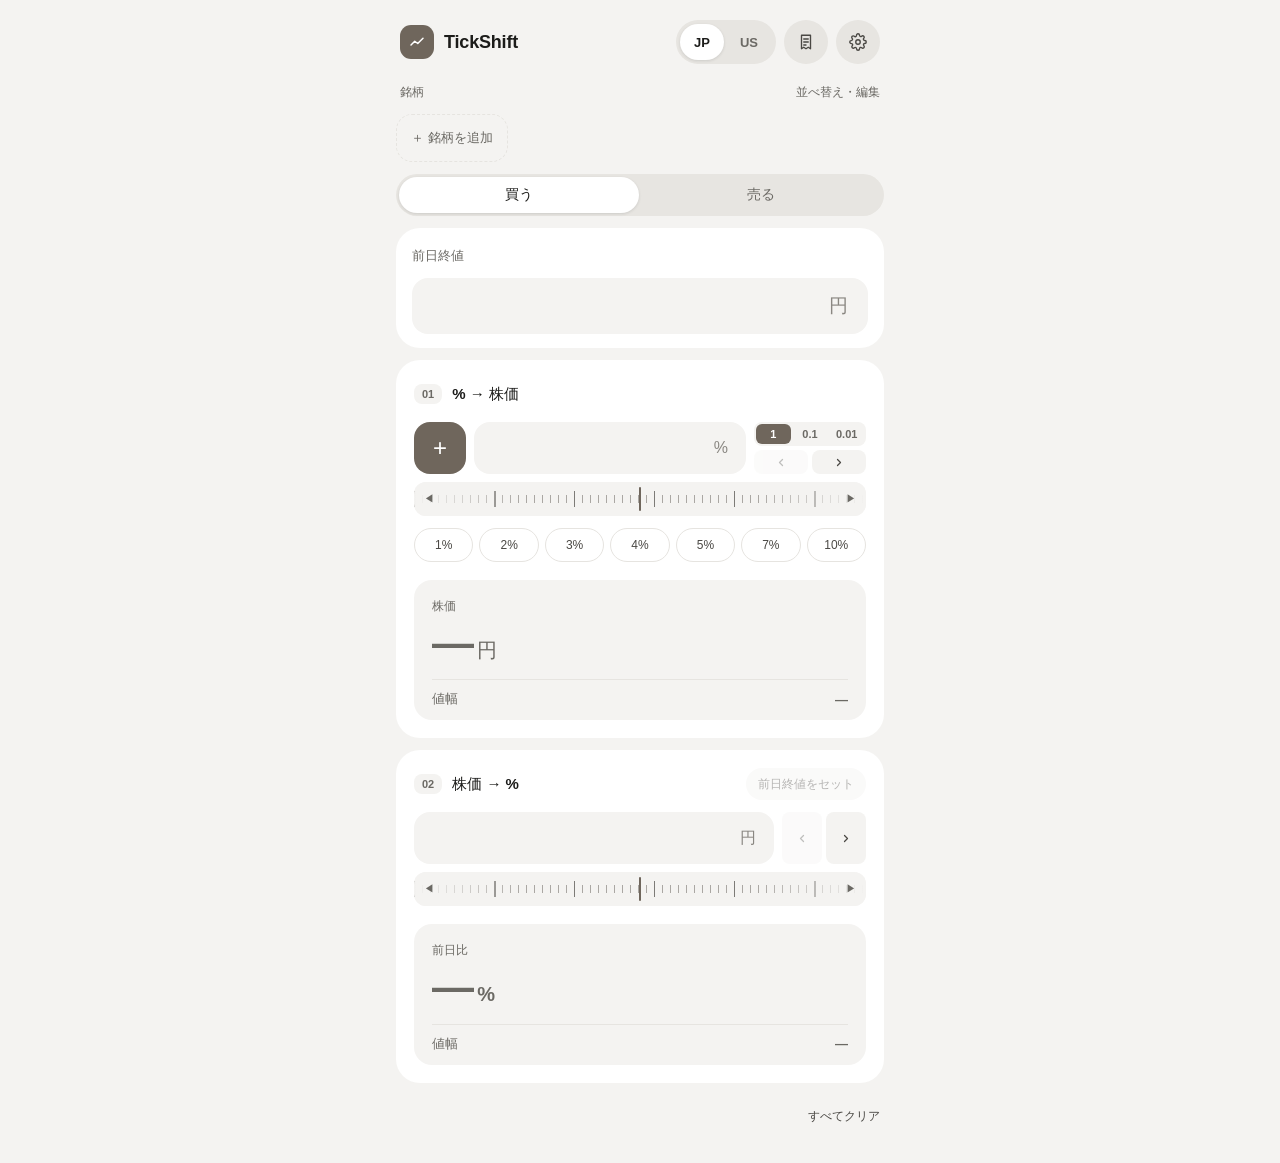
==== commit 1f12252d: "Add the Tick direction setting and put the buy-price rate first in sell 01" ====
--- a/index.html
+++ b/index.html
@@ -368,7 +368,7 @@
                   <div id="sell-label" class="result-label">損益</div>
                   <output id="sell-result" class="main-result" for="hold-buy hold-qty sell-price"><span
                       id="sell-result-value">—</span></output>
-                  <div class="delta-row rate-pair"><span>前日終値から（買値から）</span><strong><span id="sell-close-rate">—</span><span class="rate-pair-gap"></span><span class="rate-pair-sub">(<span id="sell-rate">—</span>)</span></strong></div>
+                  <div class="delta-row rate-pair"><span>買値から（前日終値から）</span><strong><span id="sell-rate">—</span><span class="rate-pair-gap"></span><span class="rate-pair-sub">(<span id="sell-close-rate">—</span>)</span></strong></div>
                   <p id="sell-note" class="pnl-note"></p>
                 </div>
               </section>
@@ -572,6 +572,16 @@
                   <path d="M5 12l5 5 9-10" />
                 </svg></span></span>
           </button>
+        </div>
+        <div class="settings-row tick-dir-row">
+          <div>
+            <div class="settings-row-title">Tick の並び</div>
+            <div class="settings-row-desc">1・0.1・0.01 を縦に並べるか、横に並べるか</div>
+          </div>
+          <div class="segmented segmented-sm" role="group" aria-label="Tick の並び">
+            <button type="button" data-setting="tickDir" data-value="v" aria-pressed="false">縦</button>
+            <button type="button" data-setting="tickDir" data-value="h" aria-pressed="true">横</button>
+          </div>
         </div>
       </section>
 
@@ -791,7 +801,7 @@
         </button>
         <div class="settings-link is-static">
           <span>バージョン</span>
-          <span class="settings-value">4.1.0</span>
+          <span class="settings-value">4.2.0</span>
         </div>
       </section>
 
--- a/styles.css
+++ b/styles.css
@@ -588,6 +588,96 @@
 [data-market="jp"] .tick-stack.price-tick {
   display: none;
 }
+/* 上の段に 1・0.1・0.01 を横に、下の段に ‹ ›（‹ で減らす、› で増やす）。
+   Tick が出ないとき（日本株の株価・売値、設定がルーラーだけ）は ‹ › を縦いっぱいに */
+.stepper-grid.tick-steppers {
+  display: grid;
+  grid-template-columns: 112px;
+  grid-template-rows: 24px 24px;
+  gap: 4px;
+}
+.tick-steppers .tick-stack {
+  grid-row: 1;
+  display: flex;
+  gap: 2px;
+  width: auto;
+  height: 24px;
+  padding: 2px;
+  border-radius: 8px;
+}
+.tick-steppers .tick-stack button {
+  flex: 1;
+  border-radius: 6px;
+  font-size: 11px;
+}
+.tick-steppers .stepper-col {
+  grid-row: 2;
+  display: flex;
+  flex-direction: row-reverse;
+  gap: 4px;
+}
+.tick-steppers .stepper-col button {
+  flex: 1;
+  width: auto;
+  height: 24px;
+}
+.tick-steppers .stepper-col svg {
+  transform: rotate(90deg);
+}
+[data-fine="ruler"] .tick-steppers,
+[data-market="jp"] .tick-steppers:has(.price-tick) {
+  grid-template-columns: 84px;
+  grid-template-rows: 52px;
+}
+[data-fine="ruler"] .tick-steppers .stepper-col,
+[data-market="jp"] .tick-steppers:has(.price-tick) .stepper-col {
+  grid-row: 1;
+}
+[data-fine="ruler"] .tick-steppers .stepper-col button,
+[data-market="jp"] .tick-steppers:has(.price-tick) .stepper-col button {
+  height: 52px;
+}
+[data-fine="ruler"] .tick-steppers .tick-stack,
+[data-market="jp"] .tick-steppers .tick-stack.price-tick {
+  display: none;
+}
+/* 設定「Tick の並び」が縦のとき: 1・0.1・0.01 を縦に、▲▼ を縦に（前の形） */
+[data-tickdir="v"] .stepper-grid.tick-steppers {
+  display: flex;
+  gap: 4px;
+}
+[data-tickdir="v"] .stepper-grid.tick-steppers .tick-stack {
+  display: grid;
+  grid-template-rows: repeat(3, 1fr);
+  gap: 2px;
+  width: 40px;
+  height: 52px;
+  padding: 2px;
+  border-radius: 12px;
+}
+[data-tickdir="v"] .stepper-grid.tick-steppers .tick-stack button {
+  border-radius: 8px;
+  font-size: 10px;
+}
+[data-tickdir="v"] .stepper-grid.tick-steppers .stepper-col {
+  display: grid;
+  gap: 4px;
+}
+[data-tickdir="v"] .stepper-grid.tick-steppers .stepper-col button {
+  flex: none;
+  width: 40px;
+  height: 24px;
+}
+[data-tickdir="v"] .stepper-grid.tick-steppers .stepper-col svg {
+  transform: none;
+}
+[data-tickdir="v"][data-fine="ruler"] .stepper-grid.tick-steppers .tick-stack,
+[data-tickdir="v"][data-market="jp"] .stepper-grid.tick-steppers .tick-stack.price-tick {
+  display: none;
+}
+.tick-dir-row {
+  margin-top: 14px;
+}
 /* ルーラー: 入力の行の下。左右になぞると最小単位ずつ動く */
 .ruler {
   position: relative;
@@ -1541,6 +1631,38 @@
 }
 .mf-tick > i:first-child {
   background: var(--accent);
+}
+/* 設定の見本: 横のときは Tick の3つを上、矢印2つを下に描く */
+[data-tickdir="h"] .mini .mf-row {
+  display: grid;
+  grid-template-columns: 1fr 26px;
+  grid-template-rows: 1fr 1fr;
+  gap: 2px 3px;
+  align-items: stretch;
+}
+[data-tickdir="h"] .mini .mf-row .mf-field {
+  grid-row: 1 / 3;
+}
+[data-tickdir="h"] .mini .mf-row .mf-tick {
+  display: flex;
+  grid-row: 1;
+  grid-column: 2;
+  width: auto;
+  height: auto;
+}
+[data-tickdir="h"] .mini .mf-row .mf-arrows {
+  display: flex;
+  grid-row: 2;
+  grid-column: 2;
+  width: auto;
+  height: auto;
+}
+[data-tickdir="h"] .mini .mf-row:not(:has(.mf-tick)) .mf-arrows {
+  grid-row: 1 / 3;
+}
+[data-tickdir="h"] .mini .mf-tick > i,
+[data-tickdir="h"] .mini .mf-arrows > i {
+  flex: 1;
 }
 .mini .mf-ruler {
   height: 14px;
@@ -1794,18 +1916,22 @@
   display: inline-block;
   width: 6px;
 }
+/* 1つ目（買値から）は太め、かっこの中（前日終値から）は普通の太さ */
 .delta-row .rate-pair-sub,
 .delta-row .rate-pair-sub span {
   color: var(--result-sub);
   font-weight: 400;
 }
-/* 前日終値からは自分の上がり下がりで色を付ける（損益の色とは別） */
+/* 買値からも前日終値からも、それぞれ自分の上がり下がりで色を付ける（損益の色とは別） */
+#sell-rate,
 #sell-close-rate {
   color: var(--result-sub);
 }
+#sell-rate.is-up,
 #sell-close-rate.is-up {
   color: var(--up);
 }
+#sell-rate.is-down,
 #sell-close-rate.is-down {
   color: var(--down);
 }
